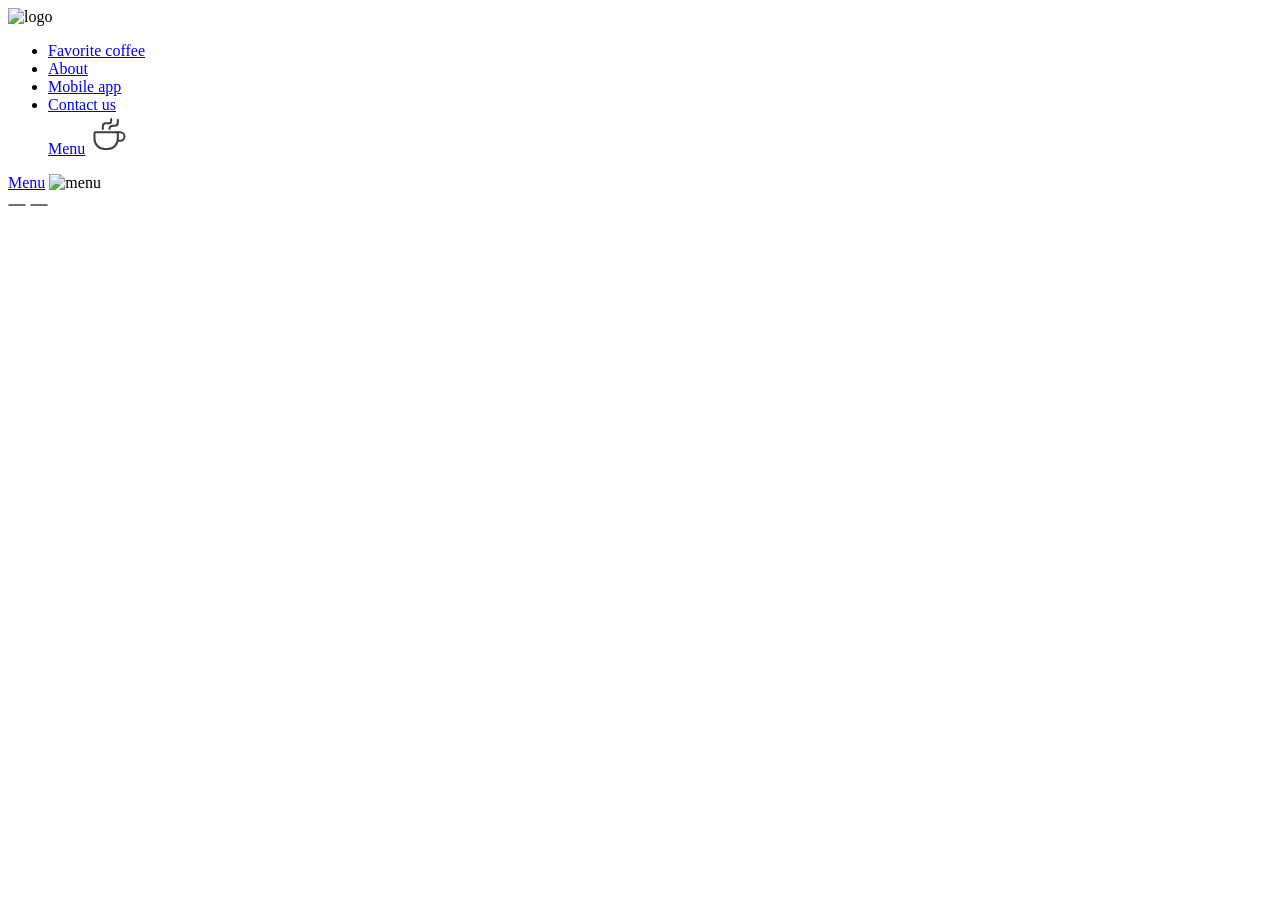
==== index.html @ 9c9c923d "feat: add font and header" ====
<!DOCTYPE html>
<html lang="en">
<head>
    <meta charset="UTF-8">
    <meta name="viewport" content="width=device-width, initial-scale=1.0">
    <link href="https://fonts.googleapis.com/css2?family=Inter:ital,wght@0,400;0,600;1,400;1,600&display=swap" rel="stylesheet">
    <link rel="stylesheet" href="style.css">
    <title>Coffee House</title>
</head>
<body id="body">
    <div class="wrapper">
        <header class="header">
        <div class="header-container _container">
            <div class="header-logo"><img src="./images/logo.svg" alt="logo"></div>
            <div class="header-nav nav-menu">
                <ul class="nav-list">
                    <li class="nav-item"><a class="nav-link" href="#Favorite">Favorite coffee</a></li>
                    <li class="nav-item"><a class="nav-link" href="#About">About</a></li>
                    <li class="nav-item"><a class="nav-link" href="#Mobile-App">Mobile app</a></li>
                    <li class="nav-item"><a class="nav-link" href="#Contact">Contact us</a></li>
                    <div class="menu-burger">
                        <a class="menu-open-burger" href="./page_menu/index.html">Menu</a>
                        <svg class="menu-icon-burger" xmlns="http://www.w3.org/2000/svg" width="41" height="40" viewbox="0 0 41 40" fill="none">
                            <path d="M28.8333 18.9333V25C28.8333 30.5228 24.3561 35 18.8332 35H15.4999C9.97707 35 5.49992 30.5228 5.49992 25V18.9333C5.49992 18.602 5.76855 18.3333 6.09992 18.3333H28.2333C28.5646 18.3333 28.8333 18.602 28.8333 18.9333Z" stroke="#403F3D" stroke-width="2" stroke-linecap="round" stroke-linejoin="round"/>
                            <path d="M20.4999 15C20.4999 13.3334 21.6904 11.6667 24.0713 11.6667C24.5919 11.6667 25.2136 11.6667 25.8333 11.6667C27.4901 11.6667 28.8333 10.3236 28.8333 8.66671V5.83337" stroke="#403F3D" stroke-width="2" stroke-linecap="round" stroke-linejoin="round"/>
                            <path d="M13.8334 15V12.1667C13.8334 10.5098 15.1766 9.16667 16.8334 9.16667H20.1667C21.2713 9.16667 22.1667 8.27124 22.1667 7.16667V5" stroke="#403F3D" stroke-width="2" stroke-linecap="round" stroke-linejoin="round"/>
                            <path d="M27.1667 18.3334H31.3334C33.6346 18.3334 35.5001 20.1989 35.5001 22.5C35.5001 24.8012 33.6346 26.6667 31.3334 26.6667H28.8334" stroke="#403F3D" stroke-width="2" stroke-linecap="round" stroke-linejoin="round"/>
                        </svg>
                    </div>
                </ul>
            </div>
            <div class="menu">
                <a class="menu-open" href="./page_menu/index.html">Menu</a>
                <img class="menu-icon" src="./images/coffee-cup.svg" alt="menu">
            </div>
            <div id="burger" class="burger">
                <div class="burger-line_container">
                    <span class="burger-line burger-line_first">
                    <svg xmlns="http://www.w3.org/2000/svg" width="18" height="2" viewbox="0 0 18 2" fill="none">
                        <path d="M1 1H17" stroke="#403F3D" stroke-width="1.5" stroke-linecap="round" stroke-linejoin="round"/>
                    </svg>
                    </span>
                    <span class="burger-line burger-line_second">
                    <svg xmlns="http://www.w3.org/2000/svg" width="18" height="2" viewbox="0 0 18 2" fill="none">
                        <path d="M1 1H17" stroke="#403F3D" stroke-width="1.5" stroke-linecap="round" stroke-linejoin="round"/>
                    </svg>
                    </span>
                </div>   
            </div>
        </div>
        </header>
    </div>

<script src="./script.js"></script>
</body>
</html>
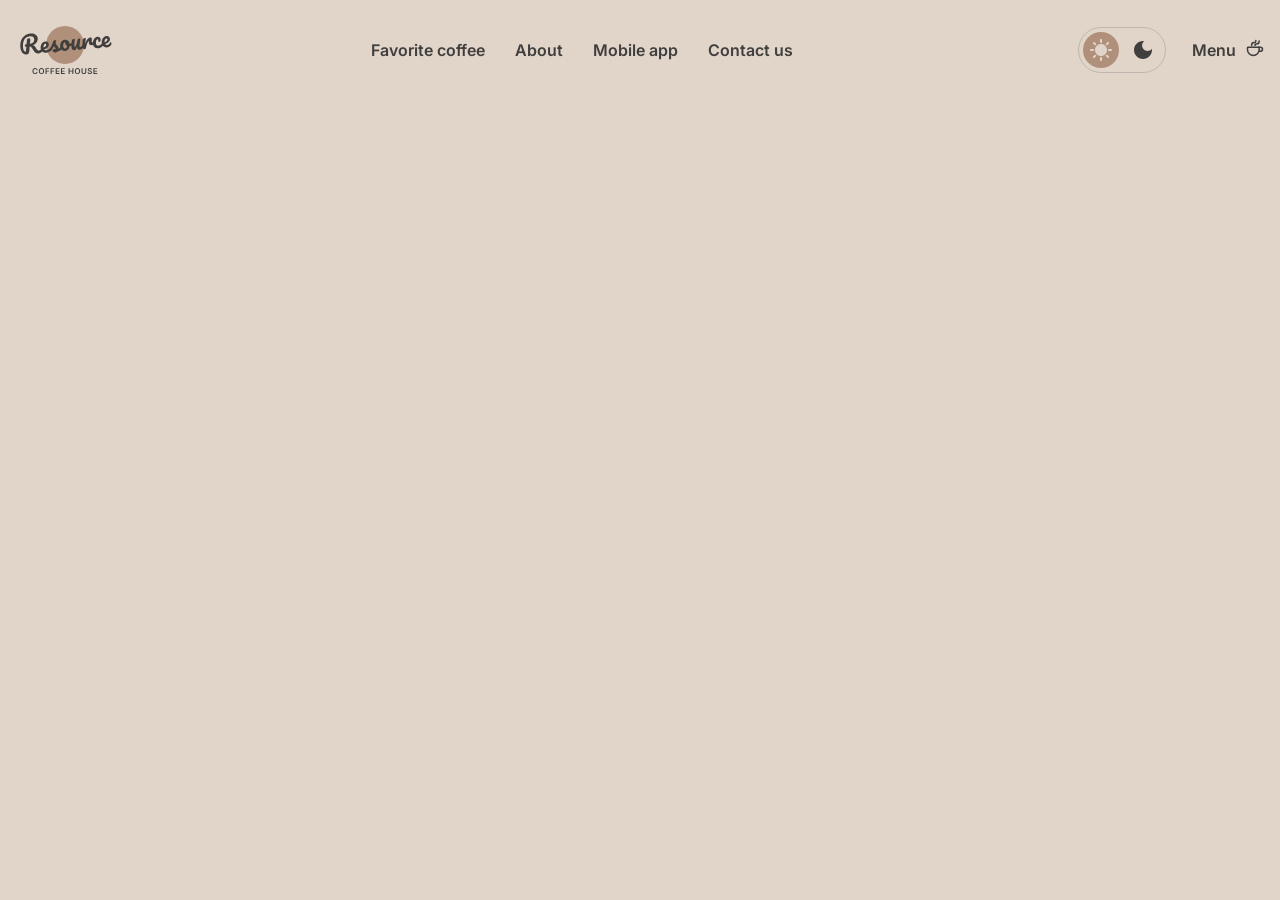
==== commit 2497cbb7: "feat: add switch button and style" ====
--- a/index.html
+++ b/index.html
@@ -11,7 +11,7 @@
     <div class="wrapper">
         <header class="header">
         <div class="header-container _container">
-            <div class="header-logo"><img src="./images/logo.svg" alt="logo"></div>
+            <div class="header-logo"><img src="./images/header/logo.svg" alt="logo"></div>
             <div class="header-nav nav-menu">
                 <ul class="nav-list">
                     <li class="nav-item"><a class="nav-link" href="#Favorite">Favorite coffee</a></li>
@@ -29,24 +29,35 @@
                     </div>
                 </ul>
             </div>
-            <div class="menu">
-                <a class="menu-open" href="./page_menu/index.html">Menu</a>
-                <img class="menu-icon" src="./images/coffee-cup.svg" alt="menu">
+            <div class="menu-button">
+                <div class="theme-switch">
+                    <button type="button" class="sun">
+                        <img class="theme-switch-sun" src="./images/header/sun.svg" alt="switch-sun">
+                    </button>
+                    <button type="button" class="moon">
+                        <img class="theme-switch-moon" src="./images/header/moon.svg" alt="switch-moon">
+                    </button>
+                </div>
+                <div class="menu">
+                    <a class="menu-open" href="./page_menu/index.html">Menu</a>
+                    <img class="menu-icon" src="./images/header/coffee-cup.svg" alt="menu">
+                </div>
+                <div id="burger" class="burger">
+                    <div class="burger-line_container">
+                        <span class="burger-line burger-line_first">
+                        <svg xmlns="http://www.w3.org/2000/svg" width="18" height="2" viewbox="0 0 18 2" fill="none">
+                            <path d="M1 1H17" stroke="#403F3D" stroke-width="1.5" stroke-linecap="round" stroke-linejoin="round"/>
+                        </svg>
+                        </span>
+                        <span class="burger-line burger-line_second">
+                        <svg xmlns="http://www.w3.org/2000/svg" width="18" height="2" viewbox="0 0 18 2" fill="none">
+                            <path d="M1 1H17" stroke="#403F3D" stroke-width="1.5" stroke-linecap="round" stroke-linejoin="round"/>
+                        </svg>
+                        </span>
+                    </div>   
+                </div>
             </div>
-            <div id="burger" class="burger">
-                <div class="burger-line_container">
-                    <span class="burger-line burger-line_first">
-                    <svg xmlns="http://www.w3.org/2000/svg" width="18" height="2" viewbox="0 0 18 2" fill="none">
-                        <path d="M1 1H17" stroke="#403F3D" stroke-width="1.5" stroke-linecap="round" stroke-linejoin="round"/>
-                    </svg>
-                    </span>
-                    <span class="burger-line burger-line_second">
-                    <svg xmlns="http://www.w3.org/2000/svg" width="18" height="2" viewbox="0 0 18 2" fill="none">
-                        <path d="M1 1H17" stroke="#403F3D" stroke-width="1.5" stroke-linecap="round" stroke-linejoin="round"/>
-                    </svg>
-                    </span>
-                </div>   
-            </div>
+
         </div>
         </header>
     </div>
--- a/style.css
+++ b/style.css
@@ -0,0 +1,241 @@
+/* ==========================================================================
+   1. Сброс и базовые настройки (Reset & Base)
+   ========================================================================== */
+*,
+*::before,
+*::after {
+    padding: 0;
+    margin: 0;
+    box-sizing: border-box; /* Включено обратно для предсказуемых размеров */
+}
+
+html {
+    scroll-behavior: smooth;
+}
+
+html,
+body {
+    height: 100%;
+    font-size: 16px;
+    line-height: 1;
+    font-family: 'Inter', sans-serif;
+    color: #403F3D;
+    background-color: #E1D4C9;
+}
+
+/* Элементы формы и типографика */
+a {
+    color: #403F3D;
+    text-decoration: none;
+}
+
+ul,
+ol,
+li {
+    list-style-type: none;
+}
+
+img {
+    vertical-align: top;
+    max-width: 100%; /* Защита от выпадания картинок за пределы контейнера */
+}
+
+h1, h2, h3, h4, h5, h6 {
+    font-weight: inherit;
+    font-size: inherit;
+}
+
+/* ==========================================================================
+   2. Каркас (Layout)
+   ========================================================================== */
+.wrapper {
+    min-height: 100%;
+    overflow: hidden;
+    display: flex;
+    flex-direction: column;
+}
+
+._container {
+    max-width: 1360px;
+    padding: 0 15px;
+    margin: 0 auto;
+}
+
+/* ==========================================================================
+   3. Компоненты и Анимации (Components)
+   ========================================================================== */
+/* Анимированное подчеркивание */
+.nav-link,
+.menu-open,
+.contact-link {
+    position: relative;
+}
+
+.nav-link::after,
+.menu-open::after,
+.contact-link::after {
+    content: '';
+    position: absolute;
+    left: 0;
+    bottom: 0;
+    width: 0;
+    height: 2px;
+    background-color: #403F3D;
+    transition: width 0.3s ease;
+}
+
+.nav-link:hover::after,
+.menu-open:hover::after,
+.contact-link:hover::after {
+    width: 100%;
+}
+
+/* Специфичный стиль для ссылок контактов */
+a.contact-link {
+    color: #E1D4C9;
+}
+
+.contact-link::after {
+    background-color: #E1D4C9;
+}
+
+/* Вспомогательные классы */
+.small-text {
+    font-size: 16px;
+    font-weight: 400;
+    font-style: normal;
+}
+
+/* Фоновые изображения */
+.img_bg {
+    position: relative;
+}
+
+.img_bg > img {
+    position: absolute;
+    top: 0;
+    left: 0;
+    width: 100%;
+    height: 100%;
+    object-fit: cover;
+}
+
+/***************Header**************************/
+header {
+    width: 100%;
+    left: 0;
+    top: 0;
+}
+.header-container {
+    display: flex;
+    justify-content: space-between;
+    min-height: 60px;
+    align-items:center;
+    max-width: 1360px;
+    margin: auto;
+    padding: 20px 15px;
+}
+.nav-list {
+    display: flex;
+    flex-wrap: wrap;
+    max-width: 455px;
+    padding-left: 0px;
+}
+.nav-item {
+    color: #403F3D;
+    font-family: 'Inter';
+    font-size: 16px;
+    font-weight: 600;
+    font-style: normal;
+    line-height: 150%;
+}
+.nav-item:not(:last-child) {
+    margin: 0px 30px 0px 0px;
+}
+.menu-button {
+    display: flex;
+    width: 187px;
+    justify-content: space-between;
+}
+.theme-switch {
+    display: flex;
+    justify-content: space-between;
+    width: 88px;
+    border: 1px solid #C1B6AD;
+    border-radius: 100px;
+    padding: 4px;
+}
+.theme-switch button {
+    cursor: pointer; /* Делает курсор в виде пальца при наведении */
+    pointer-events: auto; /* Включает кликабельность */
+}
+/* Отключаем перехват клика самой картинкой внутри кнопки */
+.theme-switch img {
+    pointer-events: none;
+}
+.sun {
+    width: 36px;
+    height: 36px;
+    border-radius: 100%;
+    background-color: #B0907A;
+    border: none; 
+}
+.moon {
+    width: 36px;
+    height: 36px;
+    border-radius: 100%;
+    border: none;
+    background-color: #E1D4C9;
+}
+.menu {
+    display: flex;
+    align-items: center;
+}
+.menu-burger {
+    display: none;
+}
+.menu-open {
+    font-family: 'Inter';
+    font-size: 16px;
+    font-style: normal;
+    font-weight: 600;
+    line-height: 150%;
+    height: 24px;
+}
+.menu-home {
+    color: transparent;
+    margin-left: 71px;
+    position: absolute;
+    top: 17px;
+}
+.menu-icon {
+    margin: 0px 0px 4px 9px;
+}
+.menu-icon-burger {
+    display: none;
+}
+.burger {
+    display: none;
+    position: relative
+    z-index 50;
+    align-items: center;
+    justify-content: flex-end;
+    width: 44px;
+    height: 44px;
+    border: 1px solid #665F55;
+    border-radius: 100%;
+}
+.burger-line_container {
+    display: flex;
+    flex-wrap: wrap;
+    max-width: 18px;
+    height: 20px;
+    align-items: center;
+    margin: auto;
+}
+.burger-line {
+    display: flex;
+}
+.menu-burger {
+    display: none;
+}
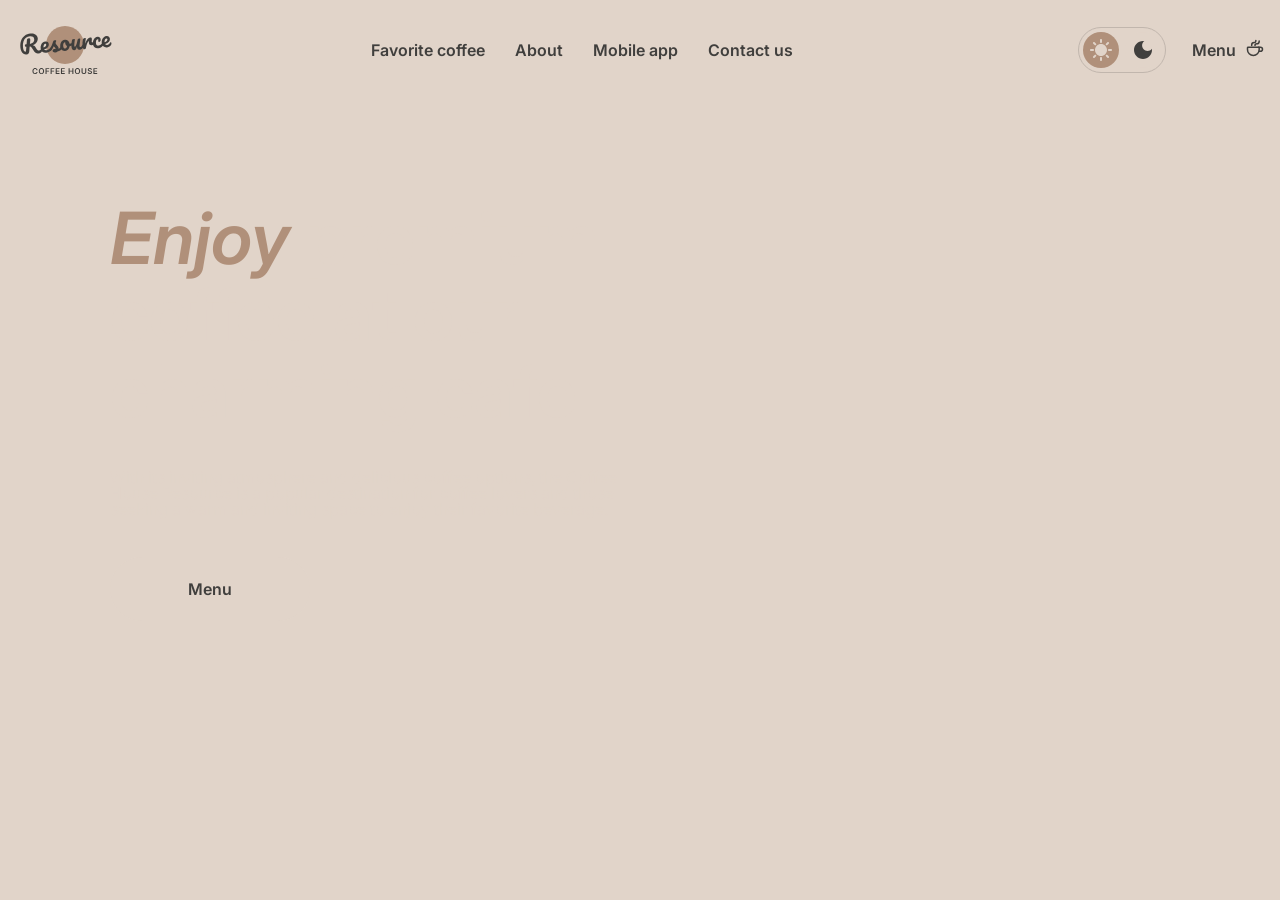
==== commit 38d389db: "feat: add new style and scripts on section enjoy" ====
--- a/index.html
+++ b/index.html
@@ -1,67 +1,110 @@
 <!DOCTYPE html>
 <html lang="en">
+
 <head>
     <meta charset="UTF-8">
     <meta name="viewport" content="width=device-width, initial-scale=1.0">
-    <link href="https://fonts.googleapis.com/css2?family=Inter:ital,wght@0,400;0,600;1,400;1,600&display=swap" rel="stylesheet">
+    <link href="https://fonts.googleapis.com/css2?family=Inter:ital,wght@0,400;0,600;1,400;1,600&display=swap"
+        rel="stylesheet">
     <link rel="stylesheet" href="style.css">
     <title>Coffee House</title>
 </head>
+
 <body id="body">
     <div class="wrapper">
         <header class="header">
-        <div class="header-container _container">
-            <div class="header-logo"><img src="./images/header/logo.svg" alt="logo"></div>
-            <div class="header-nav nav-menu">
-                <ul class="nav-list">
-                    <li class="nav-item"><a class="nav-link" href="#Favorite">Favorite coffee</a></li>
-                    <li class="nav-item"><a class="nav-link" href="#About">About</a></li>
-                    <li class="nav-item"><a class="nav-link" href="#Mobile-App">Mobile app</a></li>
-                    <li class="nav-item"><a class="nav-link" href="#Contact">Contact us</a></li>
-                    <div class="menu-burger">
-                        <a class="menu-open-burger" href="./page_menu/index.html">Menu</a>
-                        <svg class="menu-icon-burger" xmlns="http://www.w3.org/2000/svg" width="41" height="40" viewbox="0 0 41 40" fill="none">
-                            <path d="M28.8333 18.9333V25C28.8333 30.5228 24.3561 35 18.8332 35H15.4999C9.97707 35 5.49992 30.5228 5.49992 25V18.9333C5.49992 18.602 5.76855 18.3333 6.09992 18.3333H28.2333C28.5646 18.3333 28.8333 18.602 28.8333 18.9333Z" stroke="#403F3D" stroke-width="2" stroke-linecap="round" stroke-linejoin="round"/>
-                            <path d="M20.4999 15C20.4999 13.3334 21.6904 11.6667 24.0713 11.6667C24.5919 11.6667 25.2136 11.6667 25.8333 11.6667C27.4901 11.6667 28.8333 10.3236 28.8333 8.66671V5.83337" stroke="#403F3D" stroke-width="2" stroke-linecap="round" stroke-linejoin="round"/>
-                            <path d="M13.8334 15V12.1667C13.8334 10.5098 15.1766 9.16667 16.8334 9.16667H20.1667C21.2713 9.16667 22.1667 8.27124 22.1667 7.16667V5" stroke="#403F3D" stroke-width="2" stroke-linecap="round" stroke-linejoin="round"/>
-                            <path d="M27.1667 18.3334H31.3334C33.6346 18.3334 35.5001 20.1989 35.5001 22.5C35.5001 24.8012 33.6346 26.6667 31.3334 26.6667H28.8334" stroke="#403F3D" stroke-width="2" stroke-linecap="round" stroke-linejoin="round"/>
-                        </svg>
+            <div class="header-container _container">
+                <div class="header-logo"><img src="./images/header/logo.svg" alt="logo"></div>
+                <div class="header-nav nav-menu">
+                    <ul class="nav-list">
+                        <li class="nav-item"><a class="nav-link" href="#Favorite">Favorite coffee</a></li>
+                        <li class="nav-item"><a class="nav-link" href="#About">About</a></li>
+                        <li class="nav-item"><a class="nav-link" href="#Mobile-App">Mobile app</a></li>
+                        <li class="nav-item"><a class="nav-link" href="#Contact">Contact us</a></li>
+                        <div class="menu-burger">
+                            <a class="menu-open-burger" href="./page_menu/index.html">Menu</a>
+                            <svg class="menu-icon-burger" xmlns="http://www.w3.org/2000/svg" width="41" height="40"
+                                viewbox="0 0 41 40" fill="none">
+                                <path
+                                    d="M28.8333 18.9333V25C28.8333 30.5228 24.3561 35 18.8332 35H15.4999C9.97707 35 5.49992 30.5228 5.49992 25V18.9333C5.49992 18.602 5.76855 18.3333 6.09992 18.3333H28.2333C28.5646 18.3333 28.8333 18.602 28.8333 18.9333Z"
+                                    stroke="#403F3D" stroke-width="2" stroke-linecap="round" stroke-linejoin="round" />
+                                <path
+                                    d="M20.4999 15C20.4999 13.3334 21.6904 11.6667 24.0713 11.6667C24.5919 11.6667 25.2136 11.6667 25.8333 11.6667C27.4901 11.6667 28.8333 10.3236 28.8333 8.66671V5.83337"
+                                    stroke="#403F3D" stroke-width="2" stroke-linecap="round" stroke-linejoin="round" />
+                                <path
+                                    d="M13.8334 15V12.1667C13.8334 10.5098 15.1766 9.16667 16.8334 9.16667H20.1667C21.2713 9.16667 22.1667 8.27124 22.1667 7.16667V5"
+                                    stroke="#403F3D" stroke-width="2" stroke-linecap="round" stroke-linejoin="round" />
+                                <path
+                                    d="M27.1667 18.3334H31.3334C33.6346 18.3334 35.5001 20.1989 35.5001 22.5C35.5001 24.8012 33.6346 26.6667 31.3334 26.6667H28.8334"
+                                    stroke="#403F3D" stroke-width="2" stroke-linecap="round" stroke-linejoin="round" />
+                            </svg>
+                        </div>
+                    </ul>
+                </div>
+                <div class="menu-button">
+                    <div class="theme-switch">
+                        <button type="button" class="sun">
+                            <img class="theme-switch-sun" src="./images/header/sun.svg" alt="switch-sun">
+                        </button>
+                        <button type="button" class="moon">
+                            <img class="theme-switch-moon" src="./images/header/moon.svg" alt="switch-moon">
+                        </button>
                     </div>
-                </ul>
+                    <div class="menu">
+                        <a class="menu-open" href="./page_menu/index.html">Menu</a>
+                        <img class="menu-icon" src="./images/header/coffee-cup.svg" alt="menu">
+                    </div>
+                    <div id="burger" class="burger">
+                        <div class="burger-line_container">
+                            <span class="burger-line burger-line_first">
+                                <svg xmlns="http://www.w3.org/2000/svg" width="18" height="2" viewbox="0 0 18 2"
+                                    fill="none">
+                                    <path d="M1 1H17" stroke="#403F3D" stroke-width="1.5" stroke-linecap="round"
+                                        stroke-linejoin="round" />
+                                </svg>
+                            </span>
+                            <span class="burger-line burger-line_second">
+                                <svg xmlns="http://www.w3.org/2000/svg" width="18" height="2" viewbox="0 0 18 2"
+                                    fill="none">
+                                    <path d="M1 1H17" stroke="#403F3D" stroke-width="1.5" stroke-linecap="round"
+                                        stroke-linejoin="round" />
+                                </svg>
+                            </span>
+                        </div>
+                    </div>
+                </div>
+
             </div>
-            <div class="menu-button">
-                <div class="theme-switch">
-                    <button type="button" class="sun">
-                        <img class="theme-switch-sun" src="./images/header/sun.svg" alt="switch-sun">
-                    </button>
-                    <button type="button" class="moon">
-                        <img class="theme-switch-moon" src="./images/header/moon.svg" alt="switch-moon">
-                    </button>
+        </header>
+        <section class="enjoy-page">
+            <div class="main-block _container">
+                <div class="video">
+                    <video class="video-media" src="./video/video (2160p).mp4" autoplay muted loop></video>
                 </div>
-                <div class="menu">
-                    <a class="menu-open" href="./page_menu/index.html">Menu</a>
-                    <img class="menu-icon" src="./images/header/coffee-cup.svg" alt="menu">
-                </div>
-                <div id="burger" class="burger">
-                    <div class="burger-line_container">
-                        <span class="burger-line burger-line_first">
-                        <svg xmlns="http://www.w3.org/2000/svg" width="18" height="2" viewbox="0 0 18 2" fill="none">
-                            <path d="M1 1H17" stroke="#403F3D" stroke-width="1.5" stroke-linecap="round" stroke-linejoin="round"/>
-                        </svg>
-                        </span>
-                        <span class="burger-line burger-line_second">
-                        <svg xmlns="http://www.w3.org/2000/svg" width="18" height="2" viewbox="0 0 18 2" fill="none">
-                            <path d="M1 1H17" stroke="#403F3D" stroke-width="1.5" stroke-linecap="round" stroke-linejoin="round"/>
-                        </svg>
-                        </span>
-                    </div>   
+
+                <div class="main-block_body">
+                    <h1 class="main-body_title">
+                        <span class="italic-text">Enjoy</span> premium coffee at our charming cafe
+                    </h1>
+
+                    <p class="main-body_text">
+                        With its inviting atmosphere and delicious coffee options, the Coffee House Resource is a
+                        popular destination for coffee lovers and those seeking a warm and inviting space to enjoy their
+                        favorite beverage.
+                    </p>
+
+                    <div class="main-block_buttons">
+                        <button type="button" class="main-block_btn" onclick="location.href='./page_menu/index.html'">
+                            <span>Menu</span>
+                            <img class="btn-icon" src="./images/header/coffee-cup.svg" alt="coffee-cup">
+                        </button>
+                    </div>
                 </div>
             </div>
-
-        </div>
-        </header>
+        </section>
     </div>
 
-<script src="./script.js"></script>
+    <script src="./script.js"></script>
 </body>
-</html>
+
+</html>
--- a/style.css
+++ b/style.css
@@ -6,7 +6,8 @@
 *::after {
     padding: 0;
     margin: 0;
-    box-sizing: border-box; /* Включено обратно для предсказуемых размеров */
+    box-sizing: border-box;
+    /* Включено обратно для предсказуемых размеров */
 }
 
 html {
@@ -21,6 +22,7 @@
     font-family: 'Inter', sans-serif;
     color: #403F3D;
     background-color: #E1D4C9;
+    transition: background-color 0.3s ease, color 0.3s ease;
 }
 
 /* Элементы формы и типографика */
@@ -37,10 +39,16 @@
 
 img {
     vertical-align: top;
-    max-width: 100%; /* Защита от выпадания картинок за пределы контейнера */
-}
-
-h1, h2, h3, h4, h5, h6 {
+    max-width: 100%;
+    /* Защита от выпадания картинок за пределы контейнера */
+}
+
+h1,
+h2,
+h3,
+h4,
+h5,
+h6 {
     font-weight: inherit;
     font-size: inherit;
 }
@@ -111,7 +119,7 @@
     position: relative;
 }
 
-.img_bg > img {
+.img_bg>img {
     position: absolute;
     top: 0;
     left: 0;
@@ -126,21 +134,24 @@
     left: 0;
     top: 0;
 }
+
 .header-container {
     display: flex;
     justify-content: space-between;
     min-height: 60px;
-    align-items:center;
+    align-items: center;
     max-width: 1360px;
     margin: auto;
     padding: 20px 15px;
 }
+
 .nav-list {
     display: flex;
     flex-wrap: wrap;
     max-width: 455px;
     padding-left: 0px;
 }
+
 .nav-item {
     color: #403F3D;
     font-family: 'Inter';
@@ -149,14 +160,17 @@
     font-style: normal;
     line-height: 150%;
 }
+
 .nav-item:not(:last-child) {
     margin: 0px 30px 0px 0px;
 }
+
 .menu-button {
     display: flex;
     width: 187px;
     justify-content: space-between;
 }
+
 .theme-switch {
     display: flex;
     justify-content: space-between;
@@ -165,21 +179,27 @@
     border-radius: 100px;
     padding: 4px;
 }
+
 .theme-switch button {
-    cursor: pointer; /* Делает курсор в виде пальца при наведении */
-    pointer-events: auto; /* Включает кликабельность */
-}
+    cursor: pointer;
+    /* Делает курсор в виде пальца при наведении */
+    pointer-events: auto;
+    /* Включает кликабельность */
+}
+
 /* Отключаем перехват клика самой картинкой внутри кнопки */
 .theme-switch img {
     pointer-events: none;
 }
+
 .sun {
     width: 36px;
     height: 36px;
     border-radius: 100%;
     background-color: #B0907A;
-    border: none; 
-}
+    border: none;
+}
+
 .moon {
     width: 36px;
     height: 36px;
@@ -187,13 +207,35 @@
     border: none;
     background-color: #E1D4C9;
 }
+
+body.dark-theme {
+    background-color: #292826;
+    color: #E1D4C9;
+}
+
+.dark-bg {
+    background-color: #292826;
+    color: #E1D4C9;
+}
+
+.dark-bg a {
+    text-decoration: none;
+    color: #E1D4C9;
+}
+
+.dark-bg .sun {
+    background-color: #292826;
+}
+
 .menu {
     display: flex;
     align-items: center;
 }
+
 .menu-burger {
     display: none;
 }
+
 .menu-open {
     font-family: 'Inter';
     font-size: 16px;
@@ -202,22 +244,25 @@
     line-height: 150%;
     height: 24px;
 }
+
 .menu-home {
     color: transparent;
     margin-left: 71px;
     position: absolute;
     top: 17px;
 }
+
 .menu-icon {
     margin: 0px 0px 4px 9px;
 }
+
 .menu-icon-burger {
     display: none;
 }
+
 .burger {
     display: none;
-    position: relative
-    z-index 50;
+    position: relative z-index 50;
     align-items: center;
     justify-content: flex-end;
     width: 44px;
@@ -225,6 +270,7 @@
     border: 1px solid #665F55;
     border-radius: 100%;
 }
+
 .burger-line_container {
     display: flex;
     flex-wrap: wrap;
@@ -233,9 +279,183 @@
     align-items: center;
     margin: auto;
 }
+
 .burger-line {
     display: flex;
 }
+
 .menu-burger {
     display: none;
+}
+
+/***************Enjoy**************************/
+.enjoy-page {
+    padding: 0px 15px;
+}
+
+.container {
+    max-width: 1360px;
+    height: 644px;
+    margin: 0px auto;
+    border-radius: 40px;
+}
+
+h1 {
+    font-family: 'Inter';
+    font-size: 72px;
+    font-style: normal;
+    font-weight: 600;
+    color: #E1D4C9;
+    line-height: 106%;
+    letter-spacing: 0.001em;
+    max-width: 535px;
+}
+
+.italic-text {
+    font-family: 'Inter';
+    font-style: italic;
+    font-weight: 600;
+    color: #B0907A;
+}
+
+.title-italic {
+    font-size: 72px;
+}
+
+.title-text {
+    color: #E1D4C9;
+    line-height: 150%;
+    letter-spacing: 0.005em;
+    max-width: 530px;
+    height: 72px;
+    margin: unset;
+}
+
+.enjoy-menu-btn {
+    margin-left: 100px;
+    border: none;
+}
+
+.menu-icon_hover {
+    opacity: 0;
+}
+
+.main-body_item>:hover {
+    opacity: 1;
+}
+
+.main-block_btn {
+  width: 200px;
+  height: 64px;
+  background-color: #E1D4C9;
+  border-radius: 100px;
+  border: none;
+  cursor: pointer;
+  display: flex;
+  align-items: center;
+  justify-content: center;
+  font-family: 'Inter', sans-serif;
+  font-size: 16px;
+  font-weight: 600;
+  color: #403F3D;
+}
+
+.btn-icon {
+  display: none;
+  width: 20px;
+  height: 20px;
+  margin-left: 8px; 
+}
+
+
+.main-block_btn:hover .btn-icon {
+  display: block;
+}
+
+.btn-big-text {
+    font-family: Inter;
+    font-size: 16px;
+    font-style: normal;
+    font-weight: 600;
+}
+
+.btn-size {
+    min-height: 64px;
+    border-radius: 100px;
+    background: #E1D4C9;
+    display: flex;
+    justify-content: center;
+    align-items: center;
+
+}
+
+.big-text {
+    font-family: Inter;
+    font-size: 60px;
+    font-style: normal;
+    font-weight: 600;
+    line-height: 125%;
+}
+
+.middle-text {
+    font-family: Inter;
+    font-size: 24px;
+    font-style: normal;
+    font-weight: 600;
+    line-height: 125%;
+}
+.main-body_text {
+    font-family: Inter;
+    font-size: 16px;
+    font-style: normal;
+    font-weight: 400;
+    color: #E1D4C9;
+}
+.video {
+    position: absolute;
+    /* Убираем из потока, чтобы он стал фоном */
+    top: 0;
+    left: 0;
+    width: 100%;
+    height: 100%;
+    z-index: 1;
+}
+
+.video-media {
+    position: absolute;
+    width: 100%;
+    border-radius: 40px;
+}
+
+.main-block {
+    position: relative;
+    border-radius: 40px;
+    max-width: 1360px;
+    margin: auto;
+}
+
+.main-block_body {
+    padding: 100px 0px 100px 80px;
+    position: relative;
+    z-index: 2;
+    max-width: 598px;
+}
+
+.main-block_body>*:not(:last-child) {
+    margin: 0px 0px 40px 0px;
+}
+
+.main-block_image {
+    /*position: absolute;*/
+
+    width: 100%;
+    height: 100%;
+    top: 0;
+    left: 0;
+    max-width: 1360px;
+    margin-left: 232px;
+}
+
+.main-block_image img {
+    border-radius: 40px;
 }
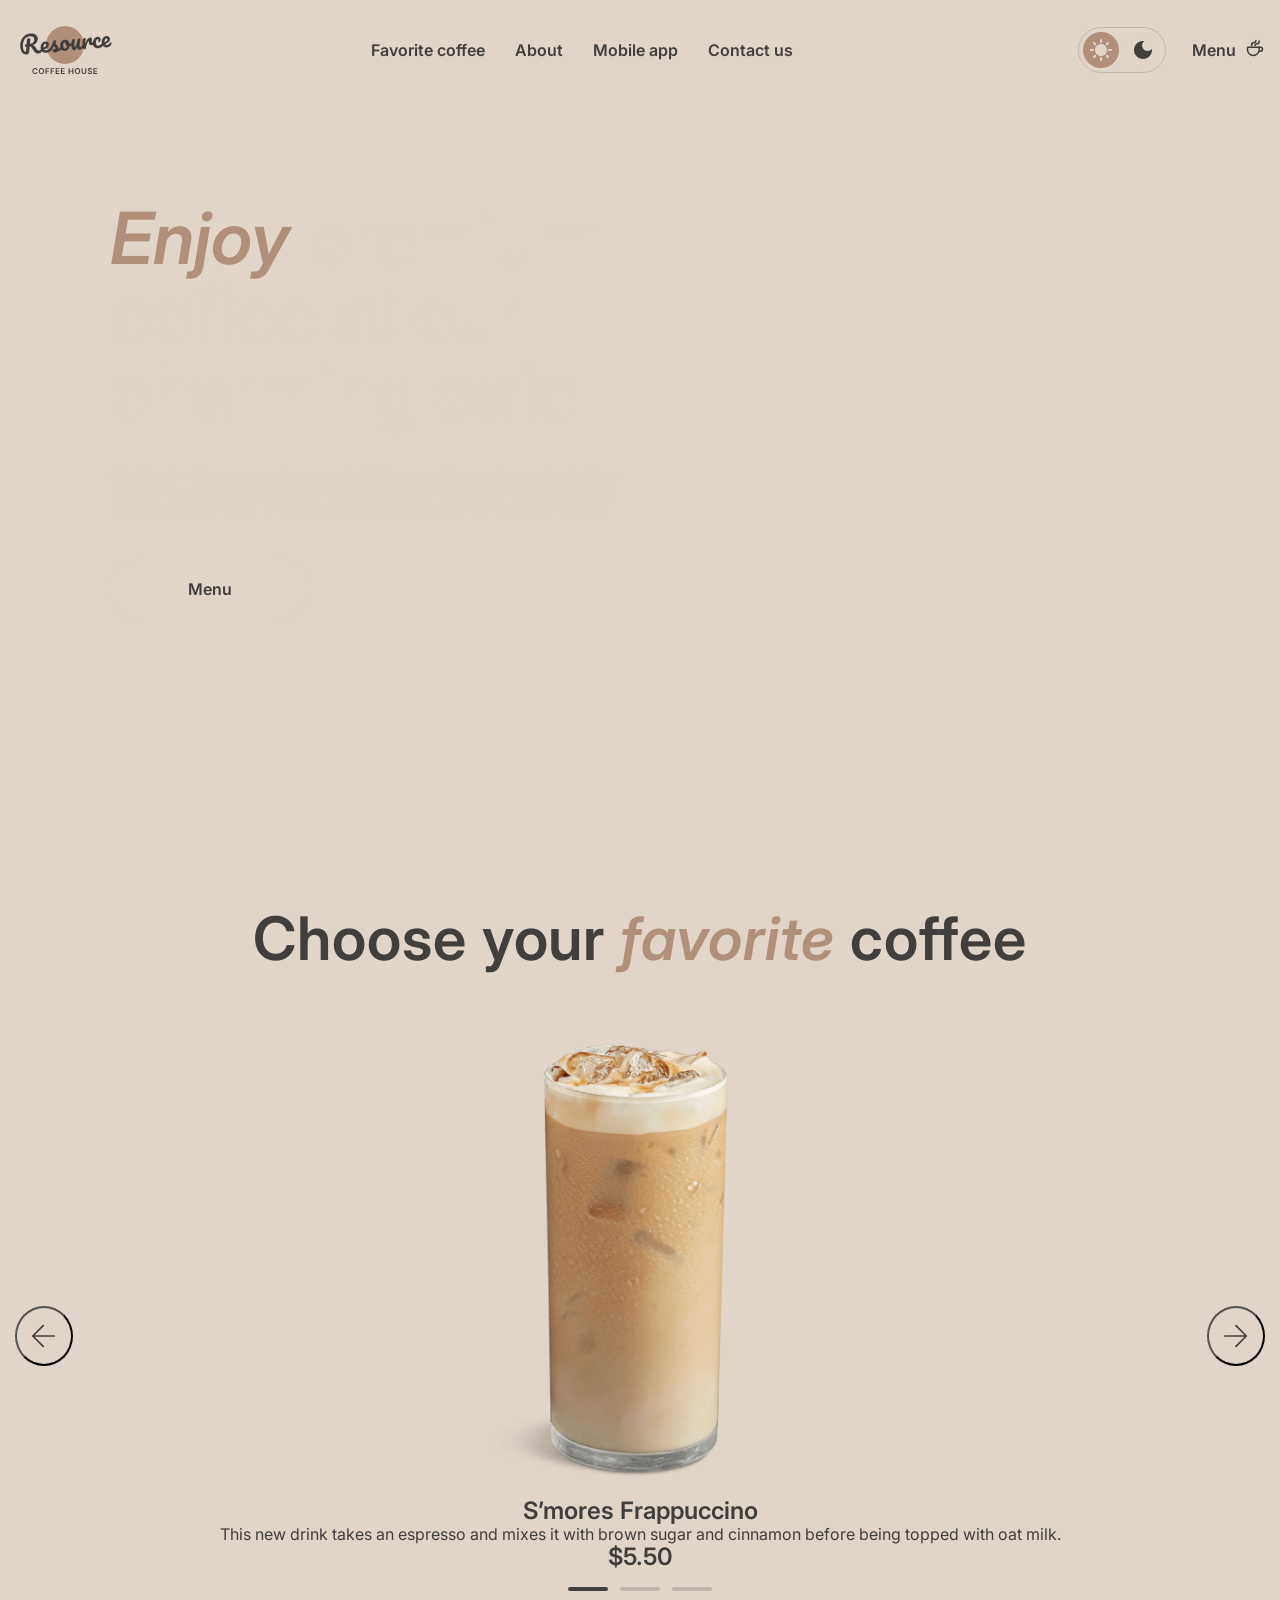
==== commit b9215c84: "feat: add new style and scripts on section favorite-coffee" ====
--- a/index.html
+++ b/index.html
@@ -102,6 +102,41 @@
                 </div>
             </div>
         </section>
+
+        <section class="Favourites-Coffee">
+            <div class="favorite-block">
+                <div class="fav-coffee-container _container">
+                    <h3 class="fav-coffee-title big-text">Choose your <span class="italic-word italic-text">favorite</span> coffee</h3>
+                    <div class="slider-block">
+                        <button class="slider-arrow arrow-left"><img class="arrow-left-btn" src="./images/favorite_coffee/left_arrow.svg" alt="left arrow"></button>
+                        <div class="slider">
+                            <img src="./images/favorite_coffee/coffee-slider-1.svg" class="fav-img active" alt="Coffee">
+                            <img src="./images/favorite_coffee/coffee-slider-2.svg" class="fav-img" alt="Coffee">
+                            <img src="./images/favorite_coffee/coffee-slider-3.svg" class="fav-img" alt="Coffee">
+                            <div class="favorite-cofee_content">
+                                <h3 class="cofee-title active middle-text">S’mores Frappuccino</h3>
+                                <h3 class="cofee-title middle-text">Caramel Macchiato</h3>
+                                <h3 class="cofee-title middle-text">Ice coffee</h3>
+                                <p class="cofee-discription active small-text">This new drink takes an espresso and mixes it with brown sugar and cinnamon before being topped with oat milk.</p>
+                                <p class="cofee-discription small-text">Fragrant and unique classic espresso with rich caramel-peanut syrup, with cream under whipped thick foam.</p>
+                                <p class="cofee-discription small-text">A popular summer drink that tones and invigorates. Prepared from coffee, milk and ice.</p>
+                                <p class="cofee-price active middle-text">$5.50</p>
+                                <p class="cofee-price middle-text">$5.00</p>
+                                <p class="cofee-price middle-text">$4.50</p>
+                                <div class="control-lines">
+                                    <button class="control-btn-1"></button>
+                                    <button class="control-btn"></button>
+                                    <button class="control-btn"></button>
+                                </div>
+                            </div>
+                        </div>
+                        
+                        <button class="slider-arrow arrow-right"><img src="./images/favorite_coffee/right_arrow.svg" alt="right arrow"></button>
+                    </div>
+                    
+                </div>
+            </div>
+        </section>
     </div>
 
     <script src="./script.js"></script>
--- a/style.css
+++ b/style.css
@@ -213,9 +213,17 @@
     color: #E1D4C9;
 }
 
-.dark-bg {
+body.dark-bg,
+body.dark-bg section,
+body.dark-bg div {
     background-color: #292826;
     color: #E1D4C9;
+}
+
+body.dark-bg .Favourites-Coffee,
+body.dark-bg .main-block_buttons,
+body.dark-bg .main-block_body {
+    background-color: transparent;
 }
 
 .dark-bg a {
@@ -345,31 +353,31 @@
 }
 
 .main-block_btn {
-  width: 200px;
-  height: 64px;
-  background-color: #E1D4C9;
-  border-radius: 100px;
-  border: none;
-  cursor: pointer;
-  display: flex;
-  align-items: center;
-  justify-content: center;
-  font-family: 'Inter', sans-serif;
-  font-size: 16px;
-  font-weight: 600;
-  color: #403F3D;
+    width: 200px;
+    height: 64px;
+    background-color: #E1D4C9;
+    border-radius: 100px;
+    border: none;
+    cursor: pointer;
+    display: flex;
+    align-items: center;
+    justify-content: center;
+    font-family: 'Inter', sans-serif;
+    font-size: 16px;
+    font-weight: 600;
+    color: #403F3D;
 }
 
 .btn-icon {
-  display: none;
-  width: 20px;
-  height: 20px;
-  margin-left: 8px; 
+    display: none;
+    width: 20px;
+    height: 20px;
+    margin-left: 8px;
 }
 
 
 .main-block_btn:hover .btn-icon {
-  display: block;
+    display: block;
 }
 
 .btn-big-text {
@@ -404,6 +412,7 @@
     font-weight: 600;
     line-height: 125%;
 }
+
 .main-body_text {
     font-family: Inter;
     font-size: 16px;
@@ -411,6 +420,7 @@
     font-weight: 400;
     color: #E1D4C9;
 }
+
 .video {
     position: absolute;
     /* Убираем из потока, чтобы он стал фоном */
@@ -432,6 +442,7 @@
     border-radius: 40px;
     max-width: 1360px;
     margin: auto;
+    margin-bottom: 80px;
 }
 
 .main-block_body {
@@ -458,4 +469,126 @@
 
 .main-block_image img {
     border-radius: 40px;
+}
+
+/**********Favourites-Coffee******************/
+
+.Favourites-Coffee {
+    margin-bottom: 93px;
+}
+
+.fav-coffee-container {
+    max-width: 1345px;
+    margin: auto;
+    text-align: center;
+}
+
+.fav-coffee-img {
+    padding-left: 0px;
+    margin-top: -20px;
+    list-style-type: none;
+}
+
+.fav-coffee-title {
+    margin-top: 100px;
+    margin-bottom: 40px;
+    letter-spacing: 0.015em;
+}
+
+.slider-block {
+    display: flex;
+    justify-content: space-between;
+}
+
+.slider-arrow {
+    flex-shrink: 0;
+    cursor: pointer;
+    max-width: 60px;
+    max-height: 60px;
+    padding: 15px;
+    border-radius: 100%;
+    background-color: #E1D4C9;
+    margin-top: 290px;
+}
+.slider-arrow img {
+  width: 24px;
+  height: 24px;
+  display: block;
+}
+.arrow-left-btn:hover {
+    opacity: 0;
+    transform: rotate(180deg);
+    background-image: url(./images/arrow-right-light.svg);
+}
+
+.slider-arrow:hover {
+    background-color: #665F55;
+
+    background-repeat: no-repeat;
+    transition: 0.3s;
+}
+.fav-img {
+    margin: 0 auto;
+}
+.fav-img,
+.cofee-title,
+.cofee-discription,
+.cofee-price {
+    display: none;
+}
+
+.fav-img.active,
+.cofee-title.active,
+.cofee-discription.active,
+.cofee-price.active {
+    display: block;
+}
+
+.cofee-title-1 {
+    margin: 19px 0px 14px 0px;
+    letter-spacing: 0.02em;
+}
+
+.cofee-discription-1 {
+    max-width: 480px;
+    margin: auto;
+    letter-spacing: 0.01em;
+    line-height: 141%;
+}
+
+.cofee-price-1 {
+    letter-spacing: 0.01em;
+    line-height: 141%;
+    margin-top: 15px;
+}
+
+.control-lines {
+    letter-spacing: 0.5em;
+    line-height: 170%;
+}
+
+.control-btn-1 {
+    width: 40px;
+    border: none;
+    max-width: 40px;
+    height: 4px;
+    border-radius: 100px;
+    background-color: #403F3D;
+    cursor: pointer;
+}
+
+.control-btn {
+    width: 40px;
+    height: 4px;
+    background-color: #C1B6AD;
+    border: none;
+    border-radius: 100px;
+    cursor: pointer;
+}
+
+.control-btn.active {
+  background-color: #665F55;
+}
+.control-btn:hover {
+    background-color: #b0907a;
 }
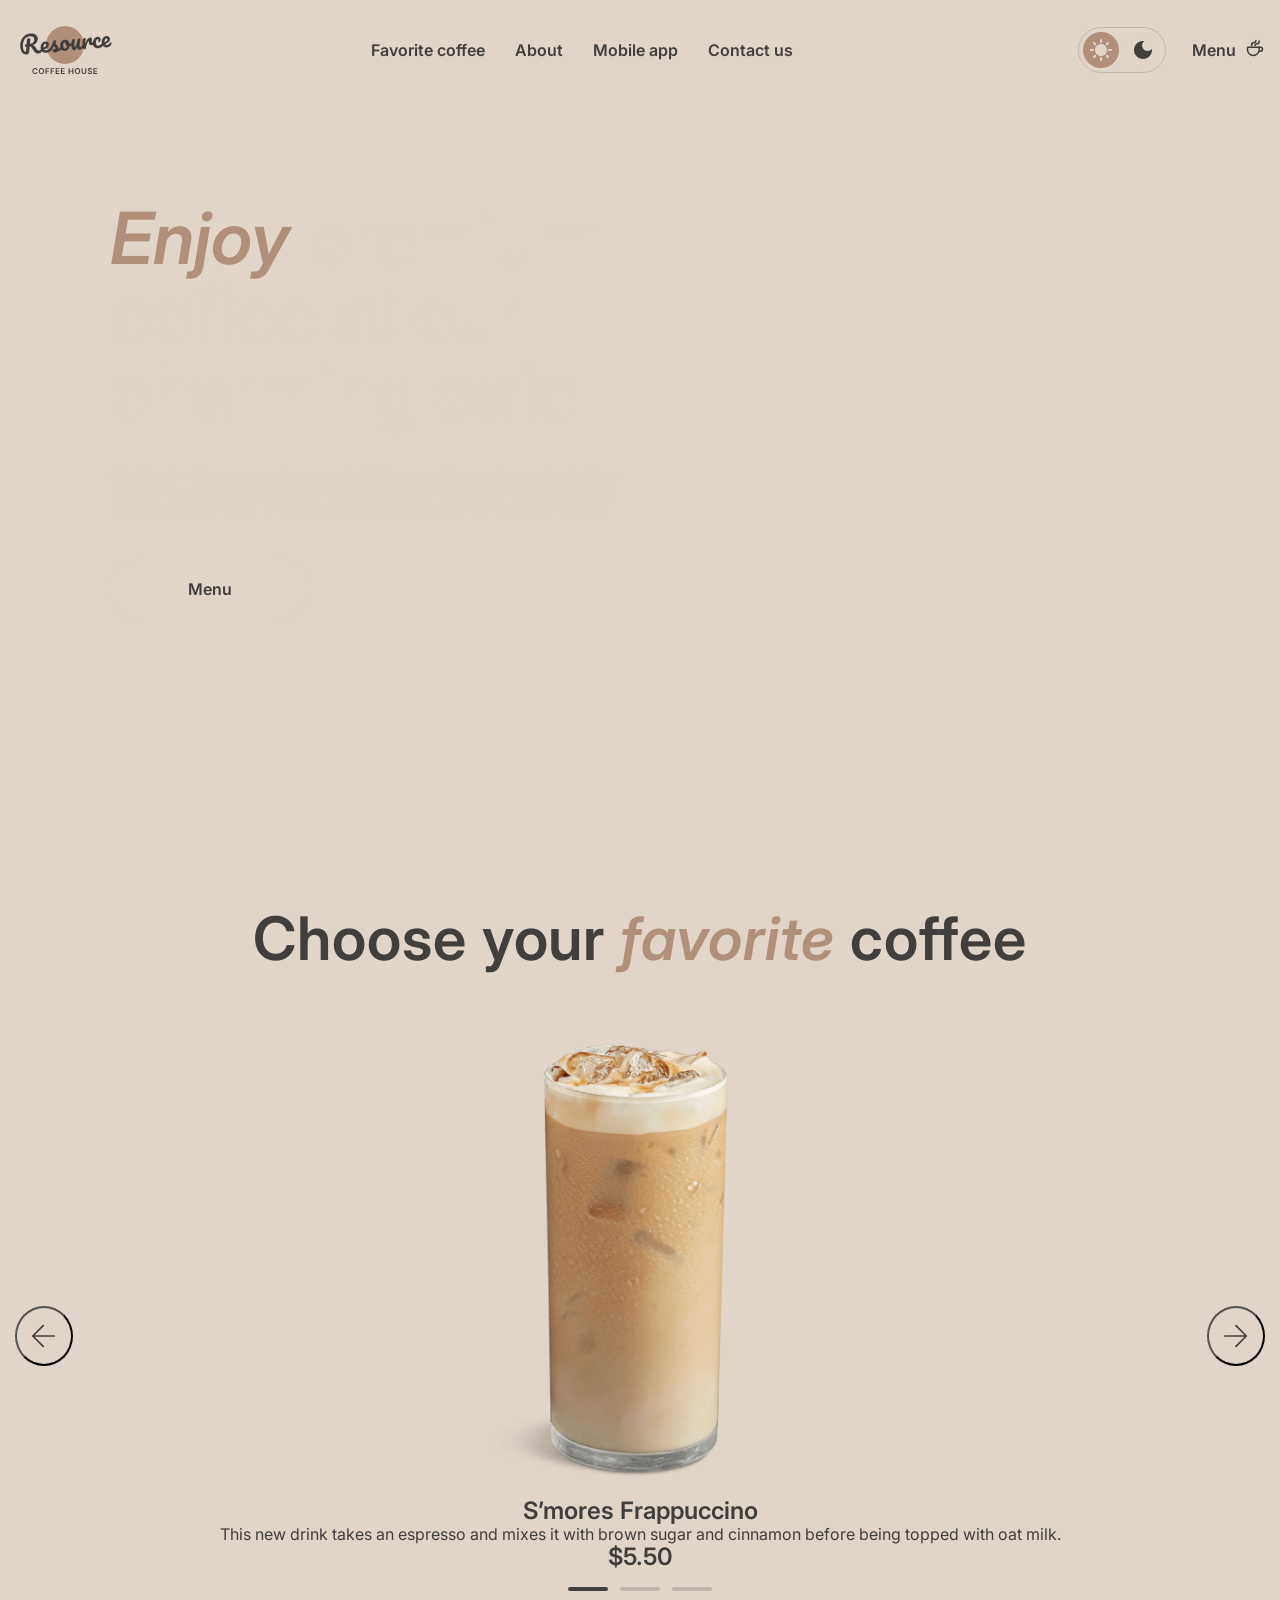
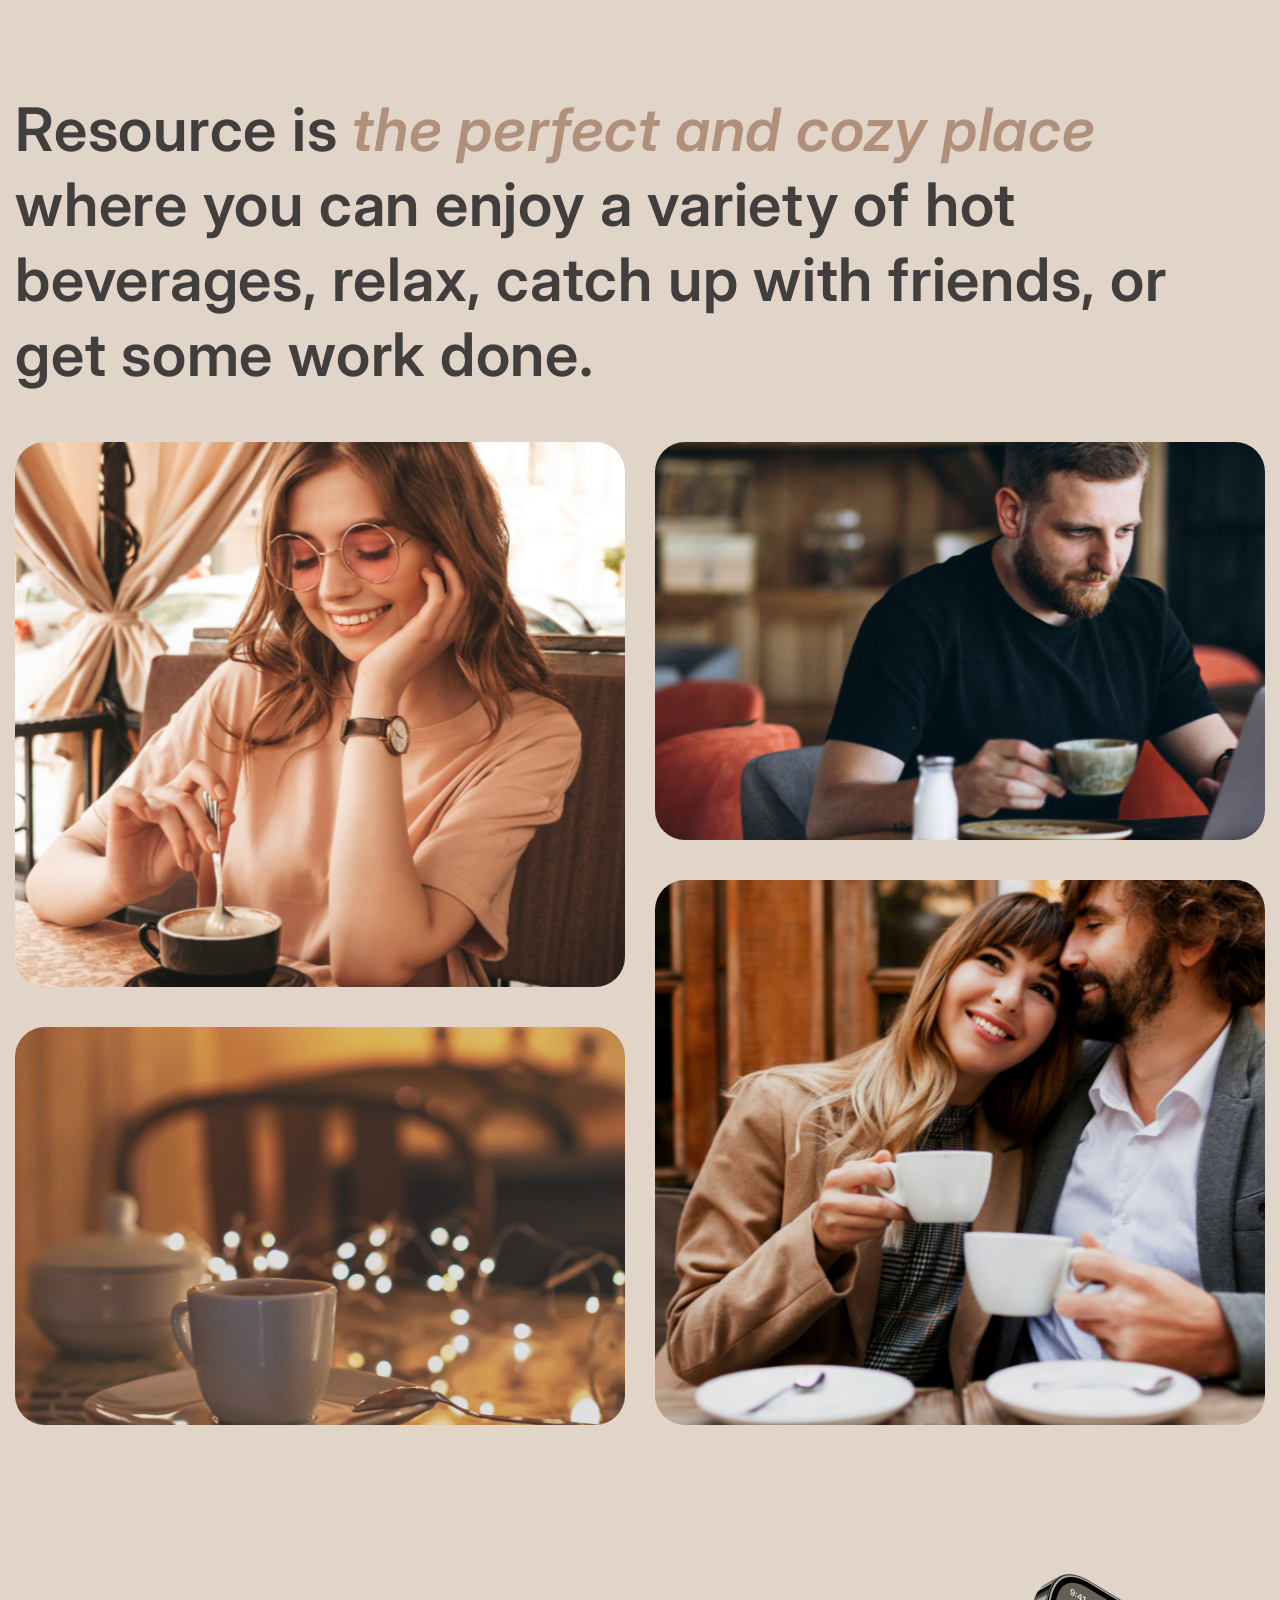
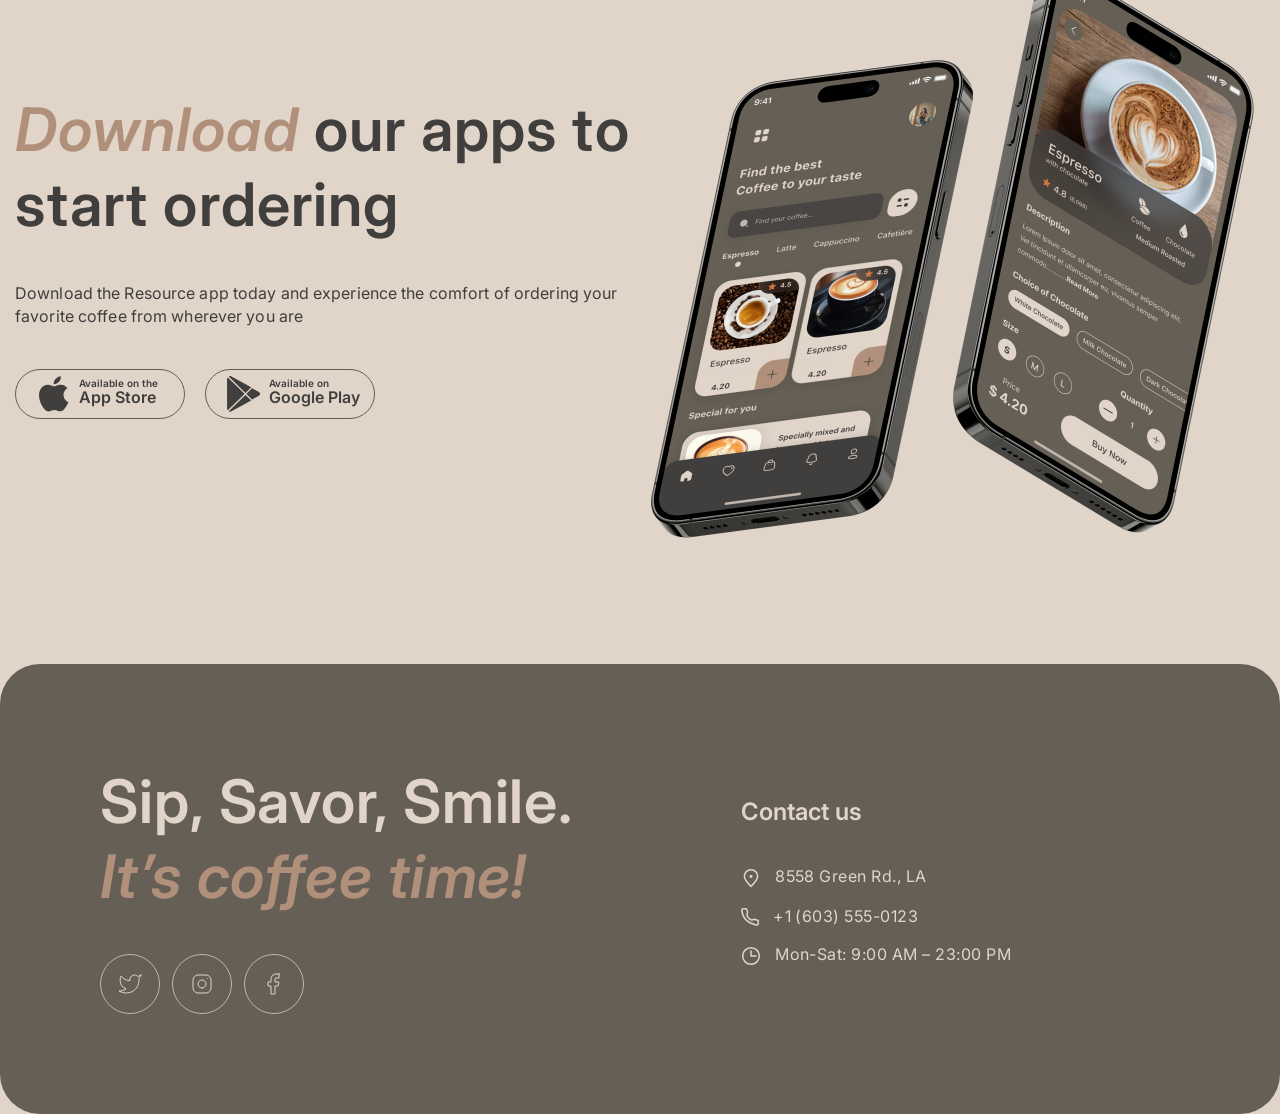
==== commit e3616762: "feat: add new style and scripts" ====
--- a/index.html
+++ b/index.html
@@ -139,6 +139,95 @@
         </section>
     </div>
 
+    <section class="About">
+        <div class="about-container _container">
+            <p class="about-title big-text">Resource is <span class="italic-text">the perfect and cozy place</span> where you can enjoy a variety of hot beverages, relax, catch up with friends, or get some work done.</p>
+            <div class="about-content">
+                <div class="left-col">
+                    <div class="about-photo"><img class="photo" src="./images/about/about-1.svg" alt="Photo 1"></div>
+                    <div class="resp-photo about-photo-1"><img class="photo" src="./images/about/about-2.svg" alt="Photo 2"></div>
+                </div>
+                <div class="right-col">
+                    <div class="resp-photo about-photo"><img class="photo" src="./images/about/about-3.svg" alt="Photo 3"></div>
+                    <div class="about-photo about-photo-1"><img class="photo" src="./images/about/about-4.svg" alt="Photo 4"></div>
+                </div>
+            </div>
+        </div>
+        </section>
+        <a id="Mobile-App"></a>
+        <section class="Mobile-App">
+            <div class="mobile-app_container _container">
+                <div class="mobile-app_content mobile-content">
+                    <div class="mobile-content_left">
+                        <h2 class="mob-app-title big-text"><span class="italic-text">Download</span> our apps to start ordering</h2>
+                        <p class="mob-app-discription small-text">Download the Resource app today and experience the comfort of ordering your favorite coffee from wherever you are</p>
+                        <div class="download-buttons">
+                            <div class="download-button button">
+                                <span class="app-store"></span>
+                                <span class="download-button-text">
+                                    <span class="download-avalible">Available on the</span>
+                                    <span class="download-from">App Store</span>
+                                </span>
+                            </div>
+                            <div class="download-button button">
+                                <span class="google-play"></span>
+                                <span class="download-button-text">
+                                    <span class="download-avalible">Available on</span>
+                                    <span class="download-from">Google Play</span>
+                                </span>
+                            </div>
+                        </div>
+                    </div>
+                    <div class="mobile-content_right">
+                        <img src="./images/mobile/mobile-screens.svg" alt="Mobile">
+                    </div>
+                </div>
+            </div>
+        </section>
+        <a id="Contact"></a>
+        <footer>
+        <div class="footer-container">
+            <div class="footer-content">
+                <div class="footer-left-content">
+                    <p class="footer-title big-text">Sip, Savor, Smile. <span class="italic-text">It’s coffee time!</span></p>
+                    <div class="social-buttons">
+                        <div class="social-button button-circle">
+                            <span class="twitter"></span>
+                        </div>
+                        <div class="social-button button-circle">
+                            <span class="instagram"></span>
+                        </div>
+                        <div class="social-button button-circle">
+                            <span class="facebook"></span>
+                        </div>
+                    </div>
+                </div>
+                <div class="footer-right-content">
+                    <div><p class="contact-title middle-text">Contact us</p></div>
+                    <div class="social-content">
+                        <ul class="social contact-info">
+                            <li class="social-info">
+                                <img class="contact-icon" src="./images/footer/adress.svg" alt="">
+                                8558 Green Rd.,  LA
+                                <a class="contact-link" href="https://www.google.com/maps/place/%D0%91%D0%B5%D0%B2%D0%B5%D1%80%D0%BB%D0%B8-%D0%A5%D0%B8%D0%BB%D0%BB%D0%B7,+%D0%9A%D0%B0%D0%BB%D0%B8%D1%84%D0%BE%D1%80%D0%BD%D0%B8%D1%8F,+%D0%A1%D0%A8%D0%90/@34.0825827,-118.4201335,14z/data=!4m15!1m8!3m7!1s0x80c2c75ddc27da13:0xe22fdf6f254608f4!2z0JvQvtGBLdCQ0L3QtNC20LXQu9C10YEsINCa0LDQu9C40YTQvtGA0L3QuNGPLCDQodCo0JA!3b1!8m2!3d34.0549076!4d-118.242643!16s%2Fm%2F030qb3t!3m5!1s0x80c2bc04d6d147ab:0xd6c7c379fd081ed1!8m2!3d34.0736204!4d-118.4003563!16zL20vMGswNDk?hl=ru&entry=ttu"></a>
+                            </li>
+                            <li class="social-info">
+                                <img class="contact-icon" src="./images/footer/phone.svg" alt="">
+                                +1 (603) 555-0123
+                                <a class="contact-link" href="+1 (603) 5550123"></a>
+                            </li>
+                            <li class="social-info">
+                                <img class="contact-icon" src="./images/footer/clock.svg" alt="">
+                                Mon-Sat: 9:00 AM – 23:00 PM
+                                <a class="contact-link"></a>
+                            </li>
+                        </ul>
+                    </div>
+                </div>
+            </div>
+        </div>
+        </footer>
+
     <script src="./script.js"></script>
 </body>
 
--- a/style.css
+++ b/style.css
@@ -214,16 +214,17 @@
 }
 
 body.dark-bg,
+body.dark-bg.slider-arrow,
 body.dark-bg section,
-body.dark-bg div {
+body.dark-bg footer,
+body.dark-bg header {
     background-color: #292826;
     color: #E1D4C9;
 }
 
-body.dark-bg .Favourites-Coffee,
-body.dark-bg .main-block_buttons,
-body.dark-bg .main-block_body {
-    background-color: transparent;
+body.dark-bg .footer-container {
+    background-color: #403F3D;
+    color: #E1D4C9;
 }
 
 .dark-bg a {
@@ -474,7 +475,7 @@
 /**********Favourites-Coffee******************/
 
 .Favourites-Coffee {
-    margin-bottom: 93px;
+    padding-bottom: 93px;
 }
 
 .fav-coffee-container {
@@ -591,4 +592,1046 @@
 }
 .control-btn:hover {
     background-color: #b0907a;
+}
+/**************************************************************************/
+.About {
+    padding-bottom: 78px;
+}
+.about-title {
+    max-width: 1360px;
+    margin: auto;
+    letter-spacing: 0.013em;
+    padding-bottom: 50px;
+}
+.about-content {
+    display: flex;
+    justify-content: space-between;
+    gap: 30px;
+}
+
+.about-photo {
+    margin-bottom: 40px;
+}
+.photo {
+    width: 100%;
+    border-radius: 30px;
+}
+.about-photo:hover,
+.about-photo-1:hover {
+    transform: scale(0.9);
+    transition: transform 0.3s;
+}
+/************************************************************************/
+.Mobile-App {
+    padding-bottom: 96px;
+}
+.mobile-app-container {
+    max-width: 1360px;
+    margin: auto;
+}
+.mobile-content {
+    display: flex;
+    align-items: center;
+    justify-content: space-between;
+}
+.mob-app-title {
+    max-width: 630px;
+    letter-spacing: 0.018em;
+}
+.mob-app-discription {
+    max-width: 630px;
+    line-height: 149%;
+    letter-spacing: 0.007em;
+}
+.mob-app-right-col {
+    margin-left: 42px
+}
+.mobile-content_left >*:not(:last-child) {
+    margin: 0px 0px 40px 0px;
+}
+.download-buttons {
+    display: flex;
+    gap: 20px;
+}
+.button {
+    width: 170px;
+    height: 50px;
+    border-radius: 100px;
+    text-align: center;
+    background-color: #e1d4c9;
+    border: none;
+    color: #403f3d;
+}
+.download-button {
+    border: 1px solid #665f55;
+    display: flex;
+    align-items: stretch;
+    padding-left: 20px;
+    padding-right: 8px;
+    padding-top: 6px;
+    cursor: pointer;
+    transition: all 1s;
+}
+.download-button:hover {
+    background-color: #665f55;
+    color: #e1d4c9;
+}
+.app-store {
+    display: block;
+    width: 36px;
+    height: 36px;
+    transition: all 1.2s ease;
+    background-image: url(./images/mobile/apple.svg);
+    background-size: contain;      
+    background-repeat: no-repeat; 
+    background-position: center;
+}
+.download-button:hover .app-store {
+    background-image: url(./images/mobile/apple-light.svg);
+}
+.google-play {
+    display: block;
+    width: 36px;
+    height: 36px;
+    transition: all 1.2s ease;
+    background-image: url(./images/mobile/google_play.svg);
+    background-size: contain;
+    background-repeat: no-repeat;
+    background-position: center;
+}
+.download-button:hover .google-play {
+    background-image: url(./images/mobile/google_play-light.svg);
+}
+.download-button-text {
+    display: flex;
+    flex-direction: column;
+    font-weight: 600;
+    font-size: 10px;
+    line-height: 14px;
+    text-align: left;
+    padding-left: 7px;
+}
+.download-avalible {
+    font-family: Inter;
+    font-size: 10px;
+}
+.download-from {
+    font-family: Inter;
+    font-weight: 600;
+    font-size: 16px;
+}
+.btn-app {
+    border: 1px solid;
+    border-color:  #665F55;
+    font-family: Inter;
+    font-size: 10px;
+    font-style: normal;
+    font-weight: 600;
+    margin: 23px 16px 0px 0px;
+}
+.btn-logo {
+    display: flex;
+    margin-left: 11px;
+}
+.btn-text {
+    max-width: 78px;
+    margin-left: -35px;
+    position: absolute;
+    margin-top: 0px;
+    text-align: start;
+    line-height: 115%;
+    letter-spacing: 0.02em;
+}
+.btn-text-2 {
+    max-width: 92px;
+    margin-left: -35px;
+    text-align: start;
+    line-height: 120%;
+    letter-spacing: 0.025em;
+}
+.text {
+    line-height: 180%;
+}
+/********************************************************************/
+.footer-container {
+    margin: auto;
+    max-width: 1360px;
+    height: 450px;
+    border-radius: 40px;
+    background-color: #665F55;
+}
+.footer-content {
+    display: flex;
+    justify-content: space-between;
+    max-width: 911px;
+    margin: auto;
+    margin-left: 100px;
+}
+.footer-title {
+    color: #E1D4C9;
+    letter-spacing: 0.015em;
+}
+.footer-left-content {
+    max-width: 530px;
+    height: 250px;
+    margin: 100px 100px 40px 0px;
+
+}
+.footer-right-content {
+    margin-top: 100px;
+    height: 250px;
+}
+.social-content {
+    max-width: 283px;
+    display: flex;
+}
+.social-buttons {
+    max-width: 204px;
+    display: flex;
+    margin-top: 40px;
+}
+.social-button:not(:last-child) {
+    margin: 0px 12px 0px 0px;
+}
+.button-circle {
+    padding: 17px;
+    border-radius: 100%;
+    border: 1px solid #C1B6AD;
+}
+.twitter {
+    display: block;
+    width: 24px;
+    height: 24px;
+    transition: all 1.2s ease;
+    background-repeat: no-repeat;
+    background-image: url(./images/footer/twitter.svg);
+    stroke: #403F3D;
+    cursor: pointer;
+}
+.instagram {
+    display: block;
+    width: 24px;
+    height: 24px;
+    transition: all 1.2s ease;
+    background-repeat: no-repeat;
+    background-image: url(./images/footer/instagram.svg);
+    cursor: pointer;
+}
+.facebook {
+    display: block;
+    width: 24px;
+    height: 24px;
+    transition: all 1.2s ease;
+    background-repeat: no-repeat;
+    background-image: url(./images/footer/facebook.svg);
+    cursor: pointer;
+}
+.social-icon {
+    display: inline;
+    max-width: 60px;
+    height: 60px;
+    border-radius: 100px;
+    margin-right: 8px;
+    background: none;
+    border: 1px solid;
+    border-color: #C1B6AD;
+}
+.contact-title {
+    color: #E1D4C9;
+    margin: 33px 0px 25px 0px;
+}
+.social {
+    list-style: none;
+}
+.social-info {
+    margin: 16px 0px 20px 0px;
+    letter-spacing: 0.03em;
+}
+.contact-info {
+    list-style: none;
+    font-family: Inter;
+    font-size: 16px;
+    font-style: normal;
+    color: #E1D4C9;
+}
+.contact-icon {
+    margin-right: 10px;
+}
+@media (max-width: 1385px) {
+    .main-block {
+        background-position: center;
+    }
+    .header-container {
+        max-width: 1380px;
+    }
+}
+@media (max-width: 1030px) {
+    .footer-container {
+        height: 100%;
+    }
+    .footer-content{
+        flex-wrap: wrap; 
+    }
+    .footer-left-content {
+        margin: auto;
+        margin: 100px 0px;
+    }
+}
+@media (max-width: 1090px) {
+    .mobile-content {
+        flex-wrap: wrap;
+    }
+    .mobile-content_left {
+        margin: auto;
+    }
+    .mobile-content_right {
+        margin: auto;
+    }
+}
+@media (max-width: 910px) {
+    .footer-left-content {
+        margin: 10px 0px;
+    }
+    .footer-right-content {
+        margin-top: 10px;
+    }
+}
+@media (max-width: 769px) {
+    body {
+        position: absolute;
+        top: 0;
+        left: 0;
+        overflow: auto;
+        width: 100%;
+        transition: all .2s;
+
+    }
+    .main-block {
+        background-position: center;
+    }
+    ._container {
+        max-width: 700px;
+    }
+    .resp-photo {
+        display: none;
+    }
+    .about-content {
+        display: contents;
+    }
+    .mobile-app-content {
+        flex-wrap: wrap;
+    }
+    .header-container {
+        display: flex;
+        min-height: 60px;
+        align-items:center;
+        max-width: 688px;
+        margin: auto;
+        padding: 20px 15px;
+    }
+    .header-logo {
+        position: relative;
+        z-index: 6;
+    }
+    .header-nav {
+        position: fixed;
+        overflow: auto;
+        top: 0;
+        left: 100%;
+        width: 100%;
+        height: 100%;
+        background-color: #E1D4C9;
+        z-index: 5;
+        padding: 155px 0px 0px 0px;
+        transition: all 0.8s ease 0s;
+    }
+    .header_nav.open {
+        position: relative;
+        left: 0;
+    }
+    .open {
+        left: 0;
+    }
+    .lock {
+        overflow: hidden;
+    }
+    .nav-list {
+        position: relative;
+        display: block;
+        max-width: 100%;
+        text-align: center;
+    }
+    .nav-list.open {
+        position: relative;
+        top: 0;
+    }
+    .nav-item {
+        font-size: 32px;
+    }
+    .nav-item:not(:last-child) {
+        margin: 0px 0px 53px 0px;
+    }
+    .menu-burger {
+        display: none;
+        position: relative;
+        z-index: 5;
+        margin-right: 55px;
+        margin-top: 95px;
+    }
+    .menu-burger.open {
+        display: block;
+    }
+    .menu-open-burger {
+        font-family: Inter;
+        font-size: 32px;
+        font-style: normal;
+        font-weight: 600;
+        line-height: 125%;
+    }
+    .menu-icon-burger {
+        display: block;
+        margin: 0px 0px 0px -13px;
+        position: absolute;
+        left: 428px;
+        top: 0;
+    }
+    .menu {
+        display: none;
+    }
+    .burger {
+        display: flex;
+        position: relative;
+        z-index: 6;
+        left: 1px;
+    }
+    .burger-line_first {
+        transition: all 0.4s ease 0s;
+    }
+    .burger-line_first.open {
+        position: relative;
+        transform: rotate(45deg);
+        top:6px;
+    }
+    .burger-line_second {
+        transition: all 0.4s ease 0s;
+    }
+    .burger-line_second.open {
+        position: relative;
+        transform: rotate(-45deg);
+        margin-bottom: 8px;
+    }
+    .main-block_body {
+        padding: 100px 0px 0px 47px;
+    }
+    .video-media {
+        border-radius: 40px;
+        max-width: 688px;
+        height: 645px;
+        background-position: center;
+    }
+    /*.main-block {
+        background-image: url(./images/img-hero.jpg);
+        border-radius: 40px;
+        max-width: 688px;
+        height: 645px;
+        background-position: center;
+    }*/
+    .cofee-title-1 {
+        margin: 20px 0px 14px 7px;
+    }
+    .cofee-price-1 {
+        margin-top: 21px;
+        margin-bottom: 21px;
+    }
+    .About {
+        margin-bottom: 105px;
+    }
+    .about-container {
+        max-width: 693px;
+    }
+    .about-title {
+        letter-spacing: 0.004em;
+    }
+    .mobile-app-content {
+        flex-wrap: wrap;
+    }
+    .mob-app-title {
+        max-width: 655px;
+        letter-spacing: 0.01em;
+    }
+    .mob-app-discription {
+        max-width: 671px;
+        line-height: 149%;
+        letter-spacing: 0.007em;
+    }
+    .mobile-content_left {
+        margin: auto;
+        width: 700px;
+    }
+    .mobile-content_right {
+        margin: auto;
+    }
+    .resp-photo {
+        display: none;
+    }
+    .mobile-content {
+        flex-wrap: wrap;
+    }
+    .footer-container {
+        max-width: 688px;
+        height: 736px;
+    }
+    .footer-content {
+        display: flex;
+        flex-wrap: wrap;
+        margin-left: 59px;
+        margin-top: 3px;
+    }
+    .footer-right-content {
+        margin-top: 29px;
+    }
+    .footer-title {
+        letter-spacing: 0.001em;
+    }
+    .social-info {
+        margin: 16px 0px 24px 0px;
+        letter-spacing: normal;
+    }
+    .contact-icon {
+        margin-right: 4px;
+    }
+    .download-buttons {
+        margin-bottom: 100px;
+    }
+}
+@media (max-width: 650px) {
+    .mobile-content_right > img {
+        width: 100%;
+    }
+}
+@media (max-width: 620px) {
+    .slider-arrow {
+        display: none;
+    }
+    .fav-img-1 {
+        margin: auto;
+    }
+}
+@media (max-width: 606px) {
+    .main-block {
+        height: 745px;
+    }
+}
+@media (max-width: 596px) {
+    .main-block {
+        height: 630px;
+        background-position: center;
+    }
+    .main-body_item {
+        font-size: 62px;
+    }
+    .main-block_body >*:not(:last-child) {
+        margin: 0px 0px 60px 0px;
+    }
+    .title-italic {
+        font-size: 62px;
+    }
+    .title-text {
+        font-size: 16px;
+    }
+}
+@media (max-width: 536px) {
+    .main-block {
+        height: 700px;
+    }
+}
+@media (max-width: 506px) {
+    .main-block {
+        background-position: center;
+    }
+    .main-body_item {
+        font-size: 42px;
+    }
+    .title-italic {
+        font-size: 42px;
+    }
+    .title-text {
+        font-size: 16px;
+    }
+}
+@media (max-width: 380px) {
+    .main-block {
+        height: 552px;
+        background-position: center;
+    }
+    ._container {
+        max-width: 348px;
+    }
+    .main-body_item {
+        font-size: 42px;
+        line-height: 1.15;
+    }
+    .title-italic {
+        font-size: 42px;
+    }
+    .title-text {
+        font-size: 16px;
+        line-height: 1.5;
+    }
+    .main-block_body {
+        padding: 60px 0px 0px 0px;
+    }
+    .main-block_buttons {
+        margin-top: 111px;
+    }
+    .enjoy-page {
+        max-width: 348px;
+        margin: auto;
+    }
+    .big-text {
+        font-size: 32px;
+        margin-bottom: 40px;
+    }
+    .fav-coffee-title {
+        letter-spacing: normal;
+    }
+    .slider-block {
+        max-width: 348px;
+    }
+    .fav-img-1 {
+        width: 100%;
+    }
+    .slider-arrow {
+        display: none;
+    }
+    .cofee-title-1 {
+        margin: 20px 0px 17px 0px;
+        letter-spacing: normal;
+    }
+    .cofee-discription-1 {
+        letter-spacing: normal;
+        line-height: 149%;
+    }
+    .cofee-price-1 {
+        margin-top: 15px;
+    }
+    .about-photo {
+        display: flex;
+        overflow: hidden;
+        border-radius: 20px;
+    }
+    .photo {
+        width: auto;
+        position: relative;
+        right: 156px;
+    }
+    .resp-photo {
+        display: none;
+    }
+    .About {
+        margin-bottom: 60px;
+    }
+    .mob-app-title {
+        letter-spacing: 0.001em;
+    }
+    .mob-app-discription {
+        max-width: 348px;
+        line-height: 149%;
+        letter-spacing: normal;
+    }
+    .download-buttons {
+        flex-wrap: wrap;
+        margin-bottom: 40px;
+    }
+    .mobile-content_right >img {
+        width: 100%;
+    }
+    .footer-container {
+        max-width: 348px;
+        max-height: 526px;
+    }
+    .footer-content {
+        max-width: 348px;
+        margin: auto;
+    }
+    .footer-left-content {
+        max-width: 316px;
+        margin: 66px 0px 0px 16px
+    }
+    .footer-right-content {
+        max-width: 316px;
+        margin-left: 15px;
+        margin-top: -31px;
+    }
+    .contact-title {
+        margin: 0px 0px 27px 0px;
+    }
+    .social-info {
+        margin: 15px 0px 24px 0px;
+        letter-spacing: 0.01em;
+    }
+}
+/***********************PAGE MENU COFFEE**************************************************/
+.home-open {
+    cursor: pointer;
+}
+.menu-title {
+    color: #403F3D;
+    font-size: 60px;
+    max-width: 800px;
+    height: 150px;
+    padding: 0;
+    margin: 0px 0px 40px 323px;
+    text-align: center;
+    letter-spacing: 0.02em;
+    line-height: 125%;
+}
+.menu-title-size {
+    font-size: 60px;
+}
+.btn-coffee {
+    display: block;
+    width: 30px;
+    height: 30px;
+    transition: all 1.2s ease;
+    background-image: url(./images/menu/icon-coffee.svg);
+}
+.btn-tea {
+    display: block;
+    width: 30px;
+    height: 30px;
+    transition: all 1.2s ease;
+    background-image: url(./images/menu/icon-tea.svg);
+    background-repeat: no-repeat;
+}
+.btn-dessert {
+    display: block;
+    width: 30px;
+    height: 30px;
+    transition: all 1.2s ease;
+    background-image: url(./images/menu/icon-des.svg);
+}
+.coffee-buttons {
+    display: flex;
+    gap: 20px;
+    justify-content: center;
+}
+.button-menu {
+    width: 120px;
+    height: 46px;
+    padding-left: 10px;
+    border-radius: 100px;
+    text-align: center;
+    background-color: #e1d4c9;
+    border: 1px solid #C1B6AD;
+    color: #e1d4c9;
+}
+.button-menu-tea {
+    width: 90px;
+    height: 46px;
+    padding-left: 10px;
+    border-radius: 100px;
+    text-align: center;
+    background-color: #e1d4c9;
+    border: 1px solid #C1B6AD;
+    color: #403F3D;
+}
+.button-menu-des {
+    width: 120px;
+    height: 46px;
+    padding-left: 10px;
+    border-radius: 100px;
+    text-align: center;
+    background-color: #e1d4c9;
+    border: 1px solid #C1B6AD;
+    color: #403f3d;
+}
+.button-refresh {
+    width: 60px;
+    height: 60px;
+    padding-left: 10px;
+    border-radius: 100px;
+    text-align: center;
+    background-color: #e1d4c9;
+    border: 1px solid #403f3d;
+}
+.btn-refresh {
+    display: block;
+    width: 24px;
+    height: 24px;
+    transition: all 1.2s ease;
+    background-image: url(./images/menu/refresh.svg);
+}
+.coffee-button {
+    display: flex;
+    align-items: center;
+    cursor: pointer;
+    transition: all 1s;
+    color: #403F3D;
+}
+.coffee-button:hover {
+    background-color: #665f55;
+    color: #e1d4c9;
+}
+.item-container {
+    flex-wrap: wrap;
+    display: flex;
+    max-width: 1400px;
+    margin: auto;
+}
+.cofee-item {
+    flex-wrap: wrap;
+    display: flex;
+    max-width: 310px;
+    height: 506px;
+    margin: 20px 38px 20px 0px;
+    border: 1px solid;
+    border-radius: 40px;
+    border-color: #C1B6AD;
+}
+.cofee-item:hover {
+    transform: scale(0.9);
+    transition: transform 0.3s;
+}
+.coffee-img {
+    border-radius: 40px;
+    max-width: 310px;
+    height: 310px;
+}
+.coffee-img-title {
+    font-family: Inter;
+    font-size: 24px;
+    font-style: normal;
+    font-weight: 600;
+    line-height: 125%;
+    margin: 19px 0px 0px 20px;
+    letter-spacing: 0.016em;
+}
+.coffee-img-discription {
+    font-family: Inter;
+    font-size: 16px;
+    font-style: normal;
+    font-weight: 400;
+    line-height: 150%;
+    margin-left: 20px;
+    max-width: 265px;
+    letter-spacing: 0.001em;
+    margin-top: 12px;
+    margin-bottom: 15px;
+}
+.coffee-img-price {
+    font-family: Inter;
+    font-size: 24px;
+    font-style: normal;
+    font-weight: 600;
+    line-height: 125%;
+    margin-left: 20px;
+    margin-top: 0px;
+    letter-spacing: 0.03em;
+}
+.title2 {
+    margin-top: 16px
+}
+.discription2 {
+    margin-top: 10px;
+    margin-bottom: 0px
+}
+.price2 {
+    margin-top: 37px;
+    margin-bottom: 18px;
+}
+.title3 {
+    margin-top: 10px
+}
+.discription3 {
+    margin-top: 0px;
+    margin-bottom: 13px;
+}
+.price3 {
+    margin-top: 38px;
+    margin-bottom: 12px;
+}
+.title4 {
+    margin-top: 17px
+}
+.discription4 {
+    margin-top: 11px;
+    margin-bottom: 13px;
+}
+.price4 {
+    margin-top: 0px;
+    margin-bottom: 20px;
+}
+@media (max-width: 1150px) {
+    .menu-title {
+        margin: 0px auto;
+        height: 210px;
+    }
+}
+@media (max-width: 770px) {
+    .menu-title {
+        margin: 0;
+        height: 210px;
+        margin-bottom: 40px;
+    }
+    .menu-btn-nav {
+        display: flex;
+        margin: auto;
+    }
+    .cofee-item {
+        margin: auto;
+        margin-bottom: 40px;
+    }
+    .coffee-item-none {
+        display: none;
+    }
+    .item-container {
+        margin-top: 40px;
+        margin-left: 0px;
+        margin-bottom: 76px;
+    }
+}
+@media (max-width: 580px) {
+    .menu-title {
+        font-size: 32px;
+        height: 70px;
+    }
+    .italic-text {
+        font-size: 32px;
+    }
+    .big-text {
+        font-size: 32px;
+    }
+}
+@media (max-width: 450px) {
+    .menu-title {
+        height: 119px;
+    }
+    .coffee-buttons {
+        max-width: 360px;
+        gap: 8px;
+    }
+    .coffee-img-title {
+        margin: 13px 0px 0px 19px;
+        letter-spacing: normal;
+    }
+    .coffee-img-discription {
+        margin-top: 0px;
+    }
+}
+/*********************PAGE TEA***********************************/
+.tea-item {
+    flex-wrap: wrap;
+    display: flex;
+    max-width: 310px;
+    height: 506px;
+    margin: 20px 38px 20px 0px;
+    border: 1px solid;
+    border-radius: 40px;
+    border-color: #C1B6AD;
+    overflow: hidden;
+}
+/*.tea-img:hover {
+    transform: scale(0.9);
+    transition: transform 0.3s;
+}*/
+.tea-img {
+    border-radius: 40px;
+    max-width: 310px;
+    height: 310px;
+}
+.tea-item img {
+    transition: transform 0.3s ease-out;
+}
+.tea-item:hover img {
+    transform: scale(0.9);
+}
+.tea-img-title {
+    font-family: Inter;
+    font-size: 24px;
+    font-style: normal;
+    font-weight: 600;
+    line-height: 125%;
+    margin: 19px 0px 0px 20px;
+    letter-spacing: 0.016em;
+}
+.tea-img-discription {
+    font-family: Inter;
+    font-size: 16px;
+    font-style: normal;
+    font-weight: 400;
+    line-height: 150%;
+    margin-left: 20px;
+    max-width: 265px;
+    letter-spacing: 0.001em;
+    margin-top: 12px;
+    margin-bottom: 15px;
+}
+.tea-img-price {
+    font-family: Inter;
+    font-size: 24px;
+    font-style: normal;
+    font-weight: 600;
+    line-height: 125%;
+    margin-left: 20px;
+    margin-top: 0px;
+    letter-spacing: 0.03em;
+}/*********************PAGE DESSERT***********************************/
+.dessert-item {
+    flex-wrap: wrap;
+    display: flex;
+    width: 22%;
+    height: 490px;
+    margin: 20px 38px 20px 0px;
+    border: 1px solid;
+    border-radius: 40px;
+    border-color: #C1B6AD;
+    overflow: hidden;
+}
+/*.tea-img:hover {
+    transform: scale(0.9);
+    transition: transform 0.3s;
+}*/
+.dessert-img {
+    margin: auto;
+    border-radius: 40px;
+    max-width: 310px;
+    height: 310px;
+}
+.dessert-item img {
+    transition: transform 0.3s ease-out;
+}
+.dessert-item:hover img {
+    transform: scale(0.9);
+}
+.dessert-img-title {
+    font-family: Inter;
+    font-size: 24px;
+    font-style: normal;
+    font-weight: 600;
+    line-height: 125%;
+    margin: 19px 0px 0px 20px;
+    letter-spacing: 0.016em;
+}
+.dessert-img-discription {
+    font-family: Inter;
+    font-size: 16px;
+    font-style: normal;
+    font-weight: 400;
+    line-height: 150%;
+    margin-left: 20px;
+    max-width: 265px;
+    letter-spacing: 0.001em;
+    margin-top: 12px;
+    margin-bottom: 15px;
+}
+.dessert-img-price {
+    font-family: Inter;
+    font-size: 24px;
+    font-style: normal;
+    font-weight: 600;
+    line-height: 125%;
+    margin-left: 20px;
+    margin-top: 0px;
+    letter-spacing: 0.03em;
 }
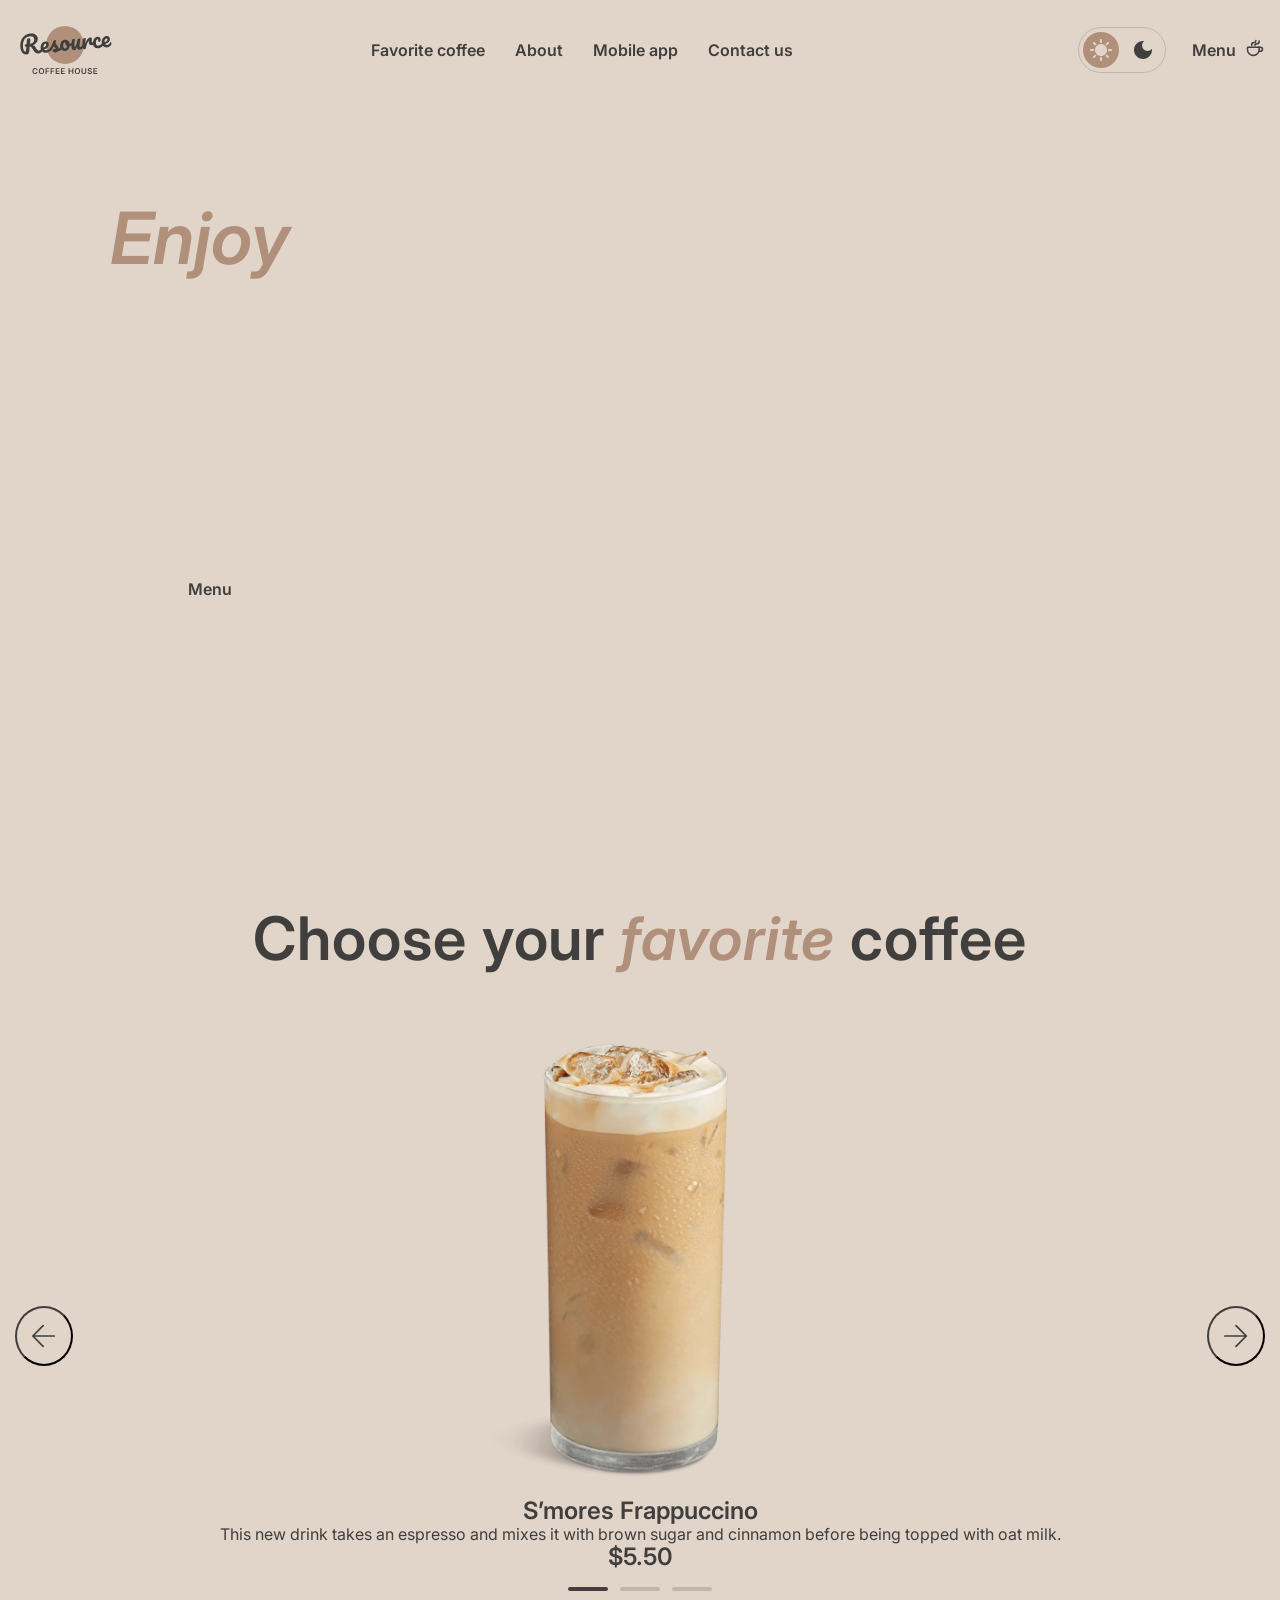
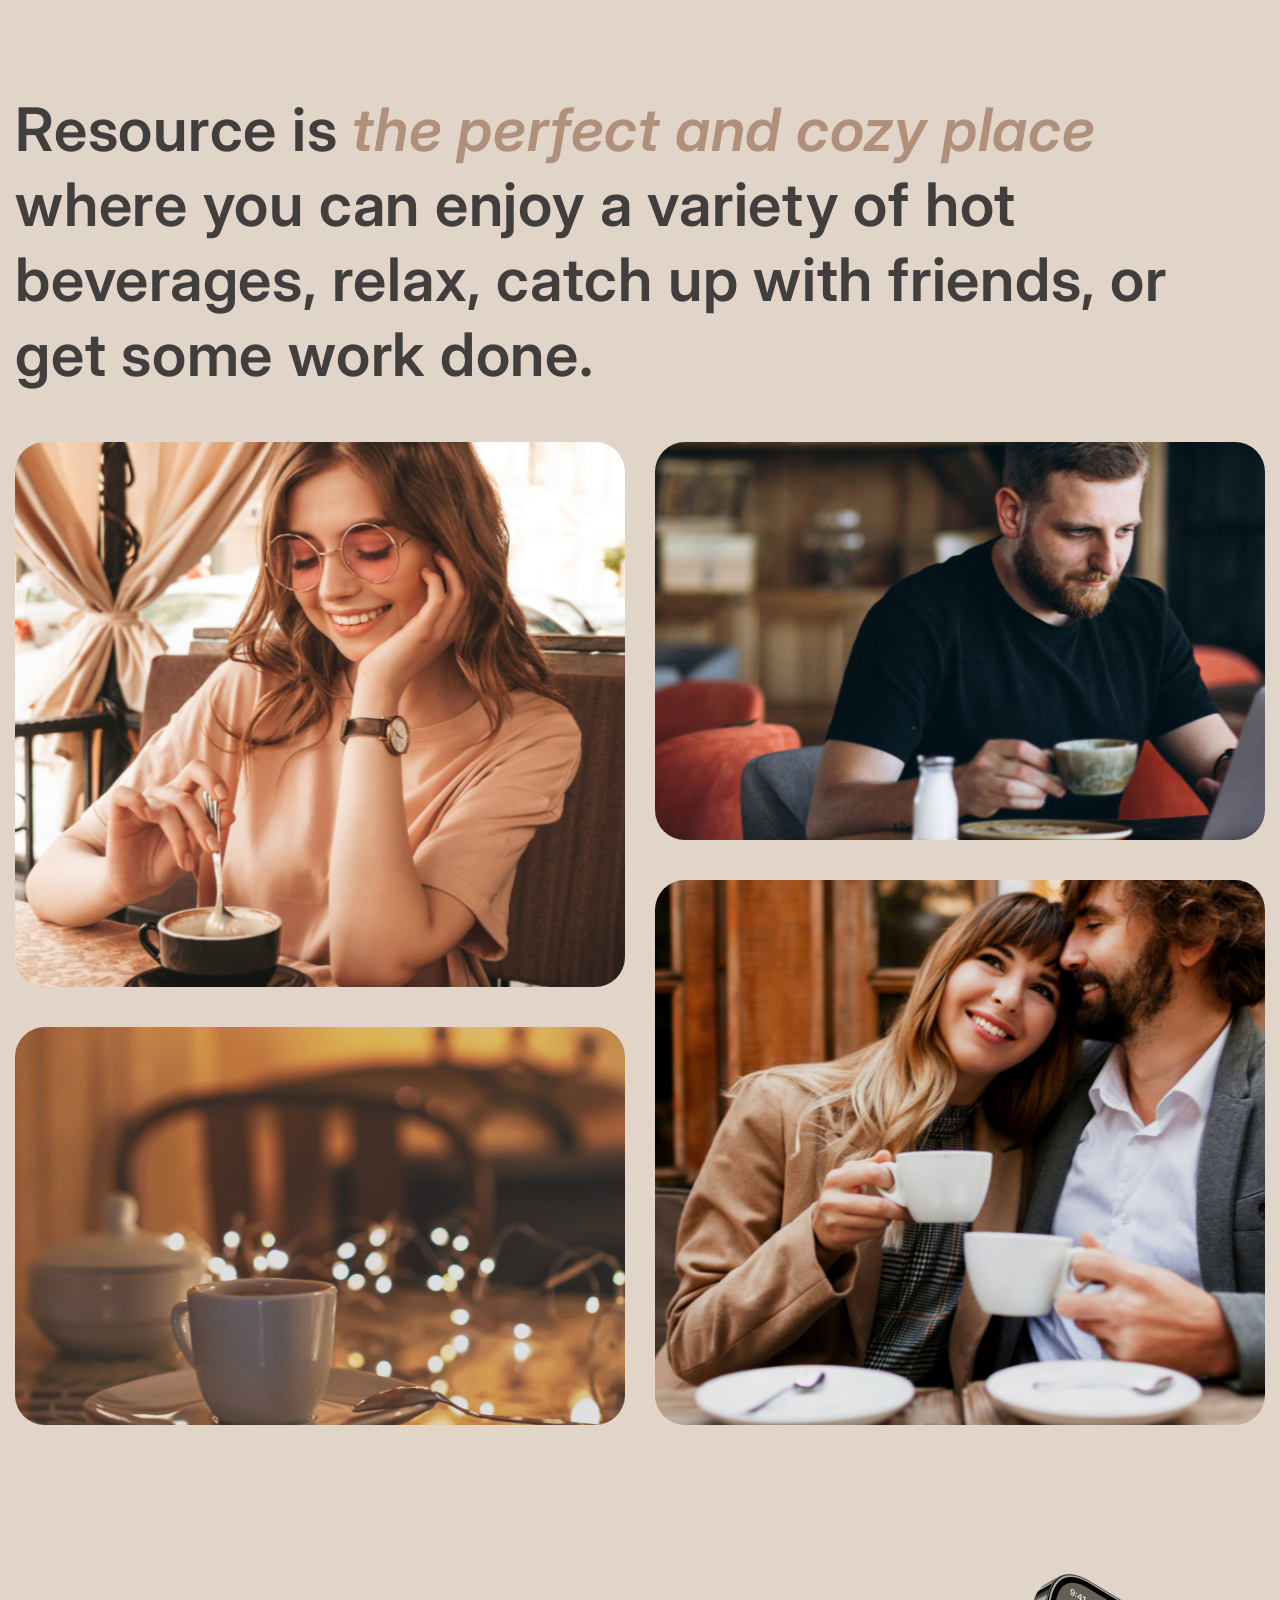
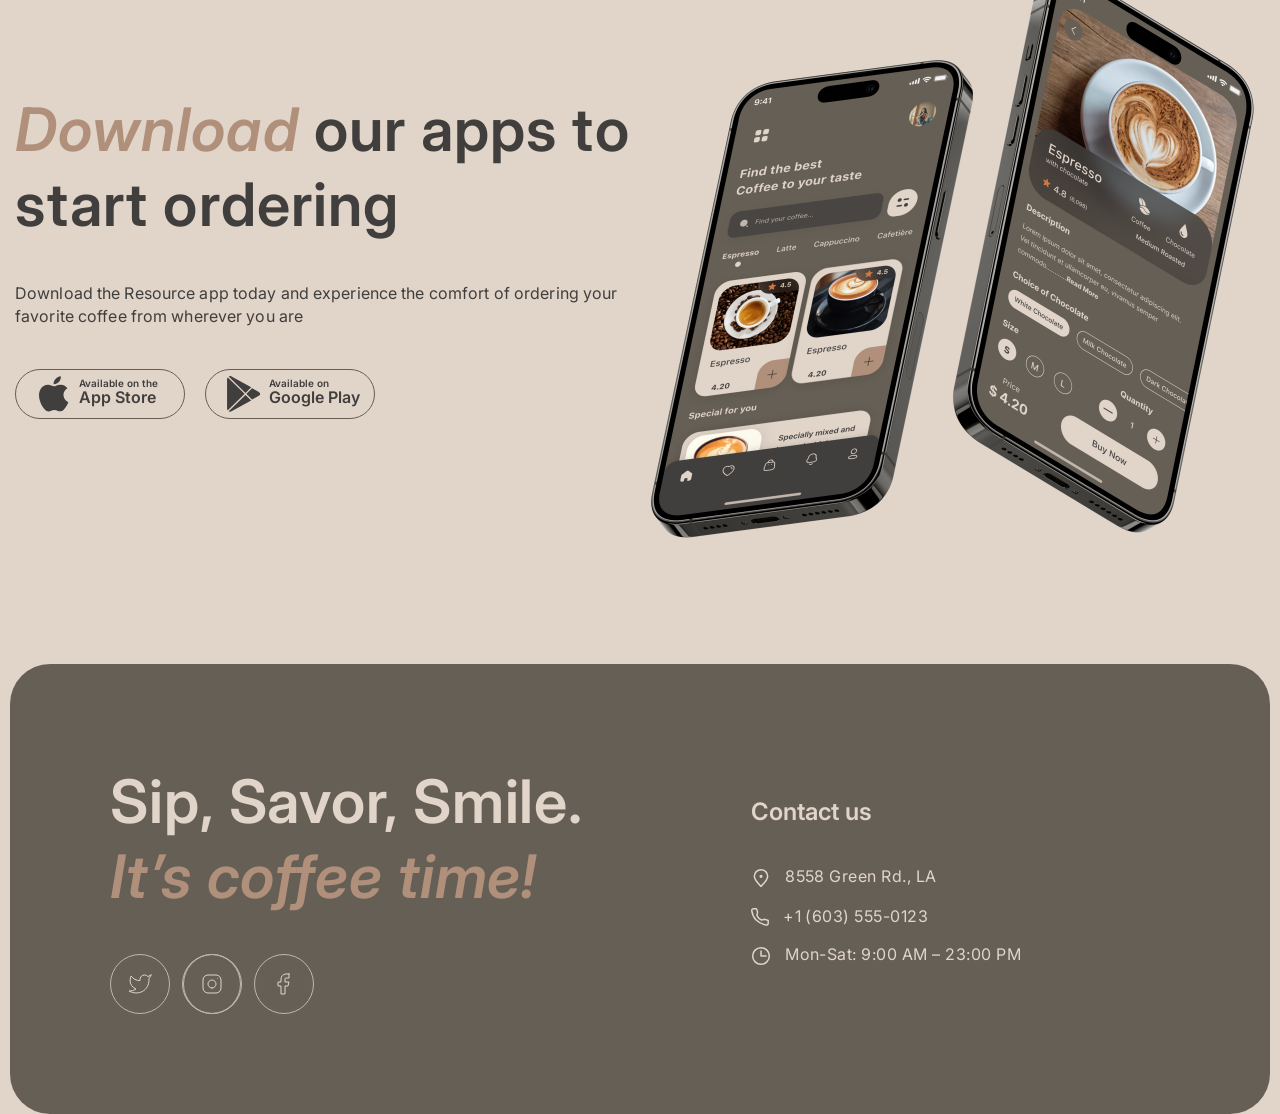
==== commit 2069491b: "feat: add modal window, add new styles" ====
--- a/index.html
+++ b/index.html
@@ -17,28 +17,34 @@
                 <div class="header-logo"><img src="./images/header/logo.svg" alt="logo"></div>
                 <div class="header-nav nav-menu">
                     <ul class="nav-list">
-                        <li class="nav-item"><a class="nav-link" href="#Favorite">Favorite coffee</a></li>
-                        <li class="nav-item"><a class="nav-link" href="#About">About</a></li>
+                        <li class="nav-item"><a class="nav-link" href="#favourites-coffee">Favorite coffee</a></li>
+                        <li class="nav-item"><a class="nav-link" href="#about">About</a></li>
                         <li class="nav-item"><a class="nav-link" href="#Mobile-App">Mobile app</a></li>
                         <li class="nav-item"><a class="nav-link" href="#Contact">Contact us</a></li>
-                        <div class="menu-burger">
-                            <a class="menu-open-burger" href="./page_menu/index.html">Menu</a>
-                            <svg class="menu-icon-burger" xmlns="http://www.w3.org/2000/svg" width="41" height="40"
-                                viewbox="0 0 41 40" fill="none">
-                                <path
-                                    d="M28.8333 18.9333V25C28.8333 30.5228 24.3561 35 18.8332 35H15.4999C9.97707 35 5.49992 30.5228 5.49992 25V18.9333C5.49992 18.602 5.76855 18.3333 6.09992 18.3333H28.2333C28.5646 18.3333 28.8333 18.602 28.8333 18.9333Z"
-                                    stroke="#403F3D" stroke-width="2" stroke-linecap="round" stroke-linejoin="round" />
-                                <path
-                                    d="M20.4999 15C20.4999 13.3334 21.6904 11.6667 24.0713 11.6667C24.5919 11.6667 25.2136 11.6667 25.8333 11.6667C27.4901 11.6667 28.8333 10.3236 28.8333 8.66671V5.83337"
-                                    stroke="#403F3D" stroke-width="2" stroke-linecap="round" stroke-linejoin="round" />
-                                <path
-                                    d="M13.8334 15V12.1667C13.8334 10.5098 15.1766 9.16667 16.8334 9.16667H20.1667C21.2713 9.16667 22.1667 8.27124 22.1667 7.16667V5"
-                                    stroke="#403F3D" stroke-width="2" stroke-linecap="round" stroke-linejoin="round" />
-                                <path
-                                    d="M27.1667 18.3334H31.3334C33.6346 18.3334 35.5001 20.1989 35.5001 22.5C35.5001 24.8012 33.6346 26.6667 31.3334 26.6667H28.8334"
-                                    stroke="#403F3D" stroke-width="2" stroke-linecap="round" stroke-linejoin="round" />
-                            </svg>
-                        </div>
+                        <li>
+                            <div class="menu-burger">
+                                <a class="menu-open-burger" href="./page_menu/index.html">Menu</a>
+                                <svg class="menu-icon-burger" xmlns="http://www.w3.org/2000/svg" width="41" height="40"
+                                    viewbox="0 0 41 40" fill="none">
+                                    <path
+                                        d="M28.8333 18.9333V25C28.8333 30.5228 24.3561 35 18.8332 35H15.4999C9.97707 35 5.49992 30.5228 5.49992 25V18.9333C5.49992 18.602 5.76855 18.3333 6.09992 18.3333H28.2333C28.5646 18.3333 28.8333 18.602 28.8333 18.9333Z"
+                                        stroke="#403F3D" stroke-width="2" stroke-linecap="round"
+                                        stroke-linejoin="round" />
+                                    <path
+                                        d="M20.4999 15C20.4999 13.3334 21.6904 11.6667 24.0713 11.6667C24.5919 11.6667 25.2136 11.6667 25.8333 11.6667C27.4901 11.6667 28.8333 10.3236 28.8333 8.66671V5.83337"
+                                        stroke="#403F3D" stroke-width="2" stroke-linecap="round"
+                                        stroke-linejoin="round" />
+                                    <path
+                                        d="M13.8334 15V12.1667C13.8334 10.5098 15.1766 9.16667 16.8334 9.16667H20.1667C21.2713 9.16667 22.1667 8.27124 22.1667 7.16667V5"
+                                        stroke="#403F3D" stroke-width="2" stroke-linecap="round"
+                                        stroke-linejoin="round" />
+                                    <path
+                                        d="M27.1667 18.3334H31.3334C33.6346 18.3334 35.5001 20.1989 35.5001 22.5C35.5001 24.8012 33.6346 26.6667 31.3334 26.6667H28.8334"
+                                        stroke="#403F3D" stroke-width="2" stroke-linecap="round"
+                                        stroke-linejoin="round" />
+                                </svg>
+                            </div>
+                        </li>
                     </ul>
                 </div>
                 <div class="menu-button">
@@ -79,7 +85,7 @@
         <section class="enjoy-page">
             <div class="main-block _container">
                 <div class="video">
-                    <video class="video-media" src="./video/video (2160p).mp4" autoplay muted loop></video>
+                    <video class="video-media" src="./video/video_(2160p).mp4" autoplay muted loop></video>
                 </div>
 
                 <div class="main-block_body">
@@ -103,12 +109,14 @@
             </div>
         </section>
 
-        <section class="Favourites-Coffee">
+        <section id="favourites-coffee" class="Favourites-Coffee">
             <div class="favorite-block">
                 <div class="fav-coffee-container _container">
-                    <h3 class="fav-coffee-title big-text">Choose your <span class="italic-word italic-text">favorite</span> coffee</h3>
+                    <h2 class="fav-coffee-title big-text">Choose your <span
+                            class="italic-word italic-text">favorite</span> coffee</h2>
                     <div class="slider-block">
-                        <button class="slider-arrow arrow-left"><img class="arrow-left-btn" src="./images/favorite_coffee/left_arrow.svg" alt="left arrow"></button>
+                        <button class="slider-arrow arrow-left"><img class="arrow-left-btn"
+                                src="./images/favorite_coffee/left_arrow.svg" alt="left arrow"></button>
                         <div class="slider">
                             <img src="./images/favorite_coffee/coffee-slider-1.svg" class="fav-img active" alt="Coffee">
                             <img src="./images/favorite_coffee/coffee-slider-2.svg" class="fav-img" alt="Coffee">
@@ -117,9 +125,12 @@
                                 <h3 class="cofee-title active middle-text">S’mores Frappuccino</h3>
                                 <h3 class="cofee-title middle-text">Caramel Macchiato</h3>
                                 <h3 class="cofee-title middle-text">Ice coffee</h3>
-                                <p class="cofee-discription active small-text">This new drink takes an espresso and mixes it with brown sugar and cinnamon before being topped with oat milk.</p>
-                                <p class="cofee-discription small-text">Fragrant and unique classic espresso with rich caramel-peanut syrup, with cream under whipped thick foam.</p>
-                                <p class="cofee-discription small-text">A popular summer drink that tones and invigorates. Prepared from coffee, milk and ice.</p>
+                                <p class="cofee-discription active small-text">This new drink takes an espresso and
+                                    mixes it with brown sugar and cinnamon before being topped with oat milk.</p>
+                                <p class="cofee-discription small-text">Fragrant and unique classic espresso with rich
+                                    caramel-peanut syrup, with cream under whipped thick foam.</p>
+                                <p class="cofee-discription small-text">A popular summer drink that tones and
+                                    invigorates. Prepared from coffee, milk and ice.</p>
                                 <p class="cofee-price active middle-text">$5.50</p>
                                 <p class="cofee-price middle-text">$5.00</p>
                                 <p class="cofee-price middle-text">$4.50</p>
@@ -130,72 +141,84 @@
                                 </div>
                             </div>
                         </div>
-                        
-                        <button class="slider-arrow arrow-right"><img src="./images/favorite_coffee/right_arrow.svg" alt="right arrow"></button>
-                    </div>
-                    
+
+                        <button class="slider-arrow arrow-right"><img src="./images/favorite_coffee/right_arrow.svg"
+                                alt="right arrow"></button>
+                    </div>
+
                 </div>
             </div>
         </section>
     </div>
 
-    <section class="About">
+    <section id="about" class="About">
         <div class="about-container _container">
-            <p class="about-title big-text">Resource is <span class="italic-text">the perfect and cozy place</span> where you can enjoy a variety of hot beverages, relax, catch up with friends, or get some work done.</p>
+            <h2 class="about-title big-text">Resource is <span class="italic-text">the perfect and cozy place</span>
+                where you can enjoy a variety of hot beverages, relax, catch up with friends, or get some work done.
+            </h2>
             <div class="about-content">
                 <div class="left-col">
                     <div class="about-photo"><img class="photo" src="./images/about/about-1.svg" alt="Photo 1"></div>
-                    <div class="resp-photo about-photo-1"><img class="photo" src="./images/about/about-2.svg" alt="Photo 2"></div>
+                    <div class="resp-photo about-photo-1"><img class="photo" src="./images/about/about-2.svg"
+                            alt="Photo 2"></div>
                 </div>
                 <div class="right-col">
-                    <div class="resp-photo about-photo"><img class="photo" src="./images/about/about-3.svg" alt="Photo 3"></div>
-                    <div class="about-photo about-photo-1"><img class="photo" src="./images/about/about-4.svg" alt="Photo 4"></div>
+                    <div class="resp-photo about-photo"><img class="photo" src="./images/about/about-3.svg"
+                            alt="Photo 3"></div>
+                    <div class="about-photo about-photo-1"><img class="photo" src="./images/about/about-4.svg"
+                            alt="Photo 4"></div>
                 </div>
             </div>
         </div>
-        </section>
-        <a id="Mobile-App"></a>
-        <section class="Mobile-App">
-            <div class="mobile-app_container _container">
-                <div class="mobile-app_content mobile-content">
-                    <div class="mobile-content_left">
-                        <h2 class="mob-app-title big-text"><span class="italic-text">Download</span> our apps to start ordering</h2>
-                        <p class="mob-app-discription small-text">Download the Resource app today and experience the comfort of ordering your favorite coffee from wherever you are</p>
-                        <div class="download-buttons">
-                            <div class="download-button button">
-                                <span class="app-store"></span>
-                                <span class="download-button-text">
-                                    <span class="download-avalible">Available on the</span>
-                                    <span class="download-from">App Store</span>
-                                </span>
-                            </div>
-                            <div class="download-button button">
-                                <span class="google-play"></span>
-                                <span class="download-button-text">
-                                    <span class="download-avalible">Available on</span>
-                                    <span class="download-from">Google Play</span>
-                                </span>
-                            </div>
-                        </div>
-                    </div>
-                    <div class="mobile-content_right">
-                        <img src="./images/mobile/mobile-screens.svg" alt="Mobile">
-                    </div>
-                </div>
-            </div>
-        </section>
-        <a id="Contact"></a>
-        <footer>
+    </section>
+
+    <section id="Mobile-App" class="Mobile-App">
+        <div class="mobile-app_container _container">
+            <div class="mobile-app_content mobile-content">
+                <div class="mobile-content_left">
+                    <h2 class="mob-app-title big-text"><span class="italic-text">Download</span> our apps to start
+                        ordering</h2>
+                    <p class="mob-app-discription small-text">Download the Resource app today and experience the comfort
+                        of ordering your favorite coffee from wherever you are</p>
+                    <div class="download-buttons">
+                        <div class="download-button button">
+                            <span class="app-store"></span>
+                            <span class="download-button-text">
+                                <span class="download-avalible">Available on the</span>
+                                <span class="download-from">App Store</span>
+                            </span>
+                        </div>
+                        <div class="download-button button">
+                            <span class="google-play"></span>
+                            <span class="download-button-text">
+                                <span class="download-avalible">Available on</span>
+                                <span class="download-from">Google Play</span>
+                            </span>
+                        </div>
+                    </div>
+                </div>
+                <div class="mobile-content_right">
+                    <img src="./images/mobile_img/mobile-screens.svg" alt="Mobile">
+                </div>
+            </div>
+        </div>
+    </section>
+
+    <footer id="Contact">
         <div class="footer-container">
             <div class="footer-content">
                 <div class="footer-left-content">
-                    <p class="footer-title big-text">Sip, Savor, Smile. <span class="italic-text">It’s coffee time!</span></p>
+                    <p class="footer-title big-text">Sip, Savor, Smile. <span class="italic-text">It’s coffee
+                            time!</span></p>
                     <div class="social-buttons">
                         <div class="social-button button-circle">
                             <span class="twitter"></span>
                         </div>
                         <div class="social-button button-circle">
-                            <span class="instagram"></span>
+                            <a class="social-button button-circle" href="https://www.instagram.com/" target="_blank"
+                                rel="noopener noreferrer" aria-label="Instagram">
+                                <span class="instagram"></span>
+                            </a>
                         </div>
                         <div class="social-button button-circle">
                             <span class="facebook"></span>
@@ -203,30 +226,36 @@
                     </div>
                 </div>
                 <div class="footer-right-content">
-                    <div><p class="contact-title middle-text">Contact us</p></div>
+                    <div>
+                        <p class="contact-title middle-text">Contact us</p>
+                    </div>
                     <div class="social-content">
                         <ul class="social contact-info">
                             <li class="social-info">
-                                <img class="contact-icon" src="./images/footer/adress.svg" alt="">
-                                8558 Green Rd.,  LA
-                                <a class="contact-link" href="https://www.google.com/maps/place/%D0%91%D0%B5%D0%B2%D0%B5%D1%80%D0%BB%D0%B8-%D0%A5%D0%B8%D0%BB%D0%BB%D0%B7,+%D0%9A%D0%B0%D0%BB%D0%B8%D1%84%D0%BE%D1%80%D0%BD%D0%B8%D1%8F,+%D0%A1%D0%A8%D0%90/@34.0825827,-118.4201335,14z/data=!4m15!1m8!3m7!1s0x80c2c75ddc27da13:0xe22fdf6f254608f4!2z0JvQvtGBLdCQ0L3QtNC20LXQu9C10YEsINCa0LDQu9C40YTQvtGA0L3QuNGPLCDQodCo0JA!3b1!8m2!3d34.0549076!4d-118.242643!16s%2Fm%2F030qb3t!3m5!1s0x80c2bc04d6d147ab:0xd6c7c379fd081ed1!8m2!3d34.0736204!4d-118.4003563!16zL20vMGswNDk?hl=ru&entry=ttu"></a>
+                                <a class="contact-link" target="_blank" rel="noopener noreferrer"
+                                    href="https://www.google.com/maps/place/%D0%91%D0%B5%D0%B2%D0%B5%D1%80%D0%BB%D0%B8-%D0%A5%D0%B8%D0%BB%D0%BB%D0%B7,+%D0%9A%D0%B0%D0%BB%D0%B8%D1%84%D0%BE%D1%80%D0%BD%D0%B8%D1%8F,+%D0%A1%D0%A8%D0%90/@34.0825827,-118.4201335,14z/data=!4m15!1m8!3m7!1s0x80c2c75ddc27da13:0xe22fdf6f254608f4!2z0JvQvtGBLdCQ0L3QtNC20LXQu9C10YEsINCa0LDQu9C40YTQvtGA0L3QuNGPLCDQodCo0JA!3b1!8m2!3d34.0549076!4d-118.242643!16s%2Fm%2F030qb3t!3m5!1s0x80c2bc04d6d147ab:0xd6c7c379fd081ed1!8m2!3d34.0736204!4d-118.4003563!16zL20vMGswNDk?hl=ru&entry=ttu">
+                                    <img class="contact-icon" src="./images/footer/adress.svg" alt="Address icon">
+                                    8558 Green Rd., LA
+                                </a>
                             </li>
+
                             <li class="social-info">
-                                <img class="contact-icon" src="./images/footer/phone.svg" alt="">
-                                +1 (603) 555-0123
-                                <a class="contact-link" href="+1 (603) 5550123"></a>
+                                <a class="contact-link" href="tel:+16035550123">
+                                    <img class="contact-icon" src="./images/footer/phone.svg" alt="Phone icon">
+                                    +1 (603) 555-0123
+                                </a>
                             </li>
+
                             <li class="social-info">
-                                <img class="contact-icon" src="./images/footer/clock.svg" alt="">
+                                <img class="contact-icon" src="./images/footer/clock.svg" alt="Clock icon">
                                 Mon-Sat: 9:00 AM – 23:00 PM
-                                <a class="contact-link"></a>
                             </li>
                         </ul>
                     </div>
                 </div>
             </div>
         </div>
-        </footer>
+    </footer>
 
     <script src="./script.js"></script>
 </body>
--- a/style.css
+++ b/style.css
@@ -12,6 +12,12 @@
 
 html {
     scroll-behavior: smooth;
+    background-color: #E1D4C9;
+    transition: background-color 0.3s ease;
+}
+
+html.dark-bg {
+    background-color: #292826;
 }
 
 html,
@@ -232,8 +238,23 @@
     color: #E1D4C9;
 }
 
-.dark-bg .sun {
+.dark-bg .sun,
+.dark-bg .button-menu {
     background-color: #292826;
+}
+
+
+/* Dark theme - приватная иконка стили */
+.dark-bg .twitter,
+.dark-bg .instagram,
+.dark-bg .facebook {
+    filter: brightness(0) invert(1);
+}
+
+.dark-bg .btn-coffee,
+.dark-bg .btn-tea,
+.dark-bg .btn-dessert {
+    filter: brightness(0) invert(1);
 }
 
 .menu {
@@ -436,6 +457,8 @@
     position: absolute;
     width: 100%;
     border-radius: 40px;
+    background-position: center;
+    object-fit: cover;
 }
 
 .main-block {
@@ -511,11 +534,13 @@
     background-color: #E1D4C9;
     margin-top: 290px;
 }
+
 .slider-arrow img {
-  width: 24px;
-  height: 24px;
-  display: block;
-}
+    width: 24px;
+    height: 24px;
+    display: block;
+}
+
 .arrow-left-btn:hover {
     opacity: 0;
     transform: rotate(180deg);
@@ -528,14 +553,18 @@
     background-repeat: no-repeat;
     transition: 0.3s;
 }
+
 .fav-img {
     margin: 0 auto;
 }
+
 .fav-img,
 .cofee-title,
 .cofee-discription,
 .cofee-price {
     display: none;
+    opacity: 0;
+    transition: opacity 0.35s ease;
 }
 
 .fav-img.active,
@@ -543,6 +572,20 @@
 .cofee-discription.active,
 .cofee-price.active {
     display: block;
+    opacity: 1;
+    animation: sliderFade 0.35s ease;
+}
+
+@keyframes sliderFade {
+    from {
+        opacity: 0;
+        transform: translateX(8px);
+    }
+
+    to {
+        opacity: 1;
+        transform: translateX(0);
+    }
 }
 
 .cofee-title-1 {
@@ -588,21 +631,25 @@
 }
 
 .control-btn.active {
-  background-color: #665F55;
-}
+    background-color: #665F55;
+}
+
 .control-btn:hover {
     background-color: #b0907a;
 }
+
 /**************************************************************************/
 .About {
     padding-bottom: 78px;
 }
+
 .about-title {
     max-width: 1360px;
     margin: auto;
     letter-spacing: 0.013em;
     padding-bottom: 50px;
 }
+
 .about-content {
     display: flex;
     justify-content: space-between;
@@ -612,47 +659,58 @@
 .about-photo {
     margin-bottom: 40px;
 }
+
 .photo {
     width: 100%;
     border-radius: 30px;
 }
+
 .about-photo:hover,
 .about-photo-1:hover {
     transform: scale(0.9);
     transition: transform 0.3s;
 }
+
 /************************************************************************/
 .Mobile-App {
     padding-bottom: 96px;
 }
+
 .mobile-app-container {
     max-width: 1360px;
     margin: auto;
 }
+
 .mobile-content {
     display: flex;
     align-items: center;
     justify-content: space-between;
 }
+
 .mob-app-title {
     max-width: 630px;
     letter-spacing: 0.018em;
 }
+
 .mob-app-discription {
     max-width: 630px;
     line-height: 149%;
     letter-spacing: 0.007em;
 }
+
 .mob-app-right-col {
     margin-left: 42px
 }
-.mobile-content_left >*:not(:last-child) {
+
+.mobile-content_left>*:not(:last-child) {
     margin: 0px 0px 40px 0px;
 }
+
 .download-buttons {
     display: flex;
     gap: 20px;
 }
+
 .button {
     width: 170px;
     height: 50px;
@@ -662,6 +720,7 @@
     border: none;
     color: #403f3d;
 }
+
 .download-button {
     border: 1px solid #665f55;
     display: flex;
@@ -672,36 +731,42 @@
     cursor: pointer;
     transition: all 1s;
 }
+
 .download-button:hover {
     background-color: #665f55;
     color: #e1d4c9;
 }
+
 .app-store {
     display: block;
     width: 36px;
     height: 36px;
     transition: all 1.2s ease;
-    background-image: url(./images/mobile/apple.svg);
-    background-size: contain;      
-    background-repeat: no-repeat; 
+    background-image: url(./images/mobile_img/apple.svg);
+    background-size: contain;
+    background-repeat: no-repeat;
     background-position: center;
 }
+
 .download-button:hover .app-store {
-    background-image: url(./images/mobile/apple-light.svg);
-}
+    background-image: url(./images/mobile_img/apple-light.svg);
+}
+
 .google-play {
     display: block;
     width: 36px;
     height: 36px;
     transition: all 1.2s ease;
-    background-image: url(./images/mobile/google_play.svg);
+    background-image: url(./images/mobile_img/google_play.svg);
     background-size: contain;
     background-repeat: no-repeat;
     background-position: center;
 }
+
 .download-button:hover .google-play {
-    background-image: url(./images/mobile/google_play-light.svg);
-}
+    background-image: url(./images/mobile_img/google_play-light.svg);
+}
+
 .download-button-text {
     display: flex;
     flex-direction: column;
@@ -711,28 +776,33 @@
     text-align: left;
     padding-left: 7px;
 }
+
 .download-avalible {
     font-family: Inter;
     font-size: 10px;
 }
+
 .download-from {
     font-family: Inter;
     font-weight: 600;
     font-size: 16px;
 }
+
 .btn-app {
     border: 1px solid;
-    border-color:  #665F55;
+    border-color: #665F55;
     font-family: Inter;
     font-size: 10px;
     font-style: normal;
     font-weight: 600;
     margin: 23px 16px 0px 0px;
 }
+
 .btn-logo {
     display: flex;
     margin-left: 11px;
 }
+
 .btn-text {
     max-width: 78px;
     margin-left: -35px;
@@ -742,6 +812,7 @@
     line-height: 115%;
     letter-spacing: 0.02em;
 }
+
 .btn-text-2 {
     max-width: 92px;
     margin-left: -35px;
@@ -749,10 +820,16 @@
     line-height: 120%;
     letter-spacing: 0.025em;
 }
+
 .text {
     line-height: 180%;
 }
+
 /********************************************************************/
+footer {
+    padding: 0px 10px;
+}
+
 .footer-container {
     margin: auto;
     max-width: 1360px;
@@ -760,6 +837,7 @@
     border-radius: 40px;
     background-color: #665F55;
 }
+
 .footer-content {
     display: flex;
     justify-content: space-between;
@@ -767,37 +845,53 @@
     margin: auto;
     margin-left: 100px;
 }
+
 .footer-title {
     color: #E1D4C9;
     letter-spacing: 0.015em;
 }
+
 .footer-left-content {
     max-width: 530px;
     height: 250px;
     margin: 100px 100px 40px 0px;
 
 }
+
 .footer-right-content {
     margin-top: 100px;
     height: 250px;
 }
+
 .social-content {
     max-width: 283px;
     display: flex;
 }
+
 .social-buttons {
     max-width: 204px;
     display: flex;
     margin-top: 40px;
 }
+
 .social-button:not(:last-child) {
     margin: 0px 12px 0px 0px;
 }
+
+.social-button {
+    display: inline-flex;
+    align-items: center;
+    justify-content: center;
+    text-decoration: none;
+}
+
 .button-circle {
-    padding: 17px;
     border-radius: 100%;
     border: 1px solid #C1B6AD;
-}
+    width: 60px;
+    height: 60px;
+}
+
 .twitter {
     display: block;
     width: 24px;
@@ -808,6 +902,7 @@
     stroke: #403F3D;
     cursor: pointer;
 }
+
 .instagram {
     display: block;
     width: 24px;
@@ -817,6 +912,7 @@
     background-image: url(./images/footer/instagram.svg);
     cursor: pointer;
 }
+
 .facebook {
     display: block;
     width: 24px;
@@ -826,6 +922,7 @@
     background-image: url(./images/footer/facebook.svg);
     cursor: pointer;
 }
+
 .social-icon {
     display: inline;
     max-width: 60px;
@@ -836,17 +933,21 @@
     border: 1px solid;
     border-color: #C1B6AD;
 }
+
 .contact-title {
     color: #E1D4C9;
     margin: 33px 0px 25px 0px;
 }
+
 .social {
     list-style: none;
 }
+
 .social-info {
     margin: 16px 0px 20px 0px;
     letter-spacing: 0.03em;
 }
+
 .contact-info {
     list-style: none;
     font-family: Inter;
@@ -854,48 +955,60 @@
     font-style: normal;
     color: #E1D4C9;
 }
+
 .contact-icon {
     margin-right: 10px;
 }
+
 @media (max-width: 1385px) {
     .main-block {
         background-position: center;
     }
+
     .header-container {
         max-width: 1380px;
     }
 }
+
 @media (max-width: 1030px) {
     .footer-container {
         height: 100%;
     }
-    .footer-content{
-        flex-wrap: wrap; 
-    }
+
+    .footer-content {
+        flex-wrap: wrap;
+    }
+
     .footer-left-content {
         margin: auto;
         margin: 100px 0px;
     }
 }
+
 @media (max-width: 1090px) {
     .mobile-content {
         flex-wrap: wrap;
     }
+
     .mobile-content_left {
         margin: auto;
     }
+
     .mobile-content_right {
         margin: auto;
     }
 }
+
 @media (max-width: 910px) {
     .footer-left-content {
         margin: 10px 0px;
     }
+
     .footer-right-content {
         margin-top: 10px;
     }
 }
+
 @media (max-width: 769px) {
     body {
         position: absolute;
@@ -906,33 +1019,45 @@
         transition: all .2s;
 
     }
+
     .main-block {
         background-position: center;
     }
+
     ._container {
         max-width: 700px;
     }
+
+    .Favourites-Coffee {
+        padding-top: 100px;
+    }
+
     .resp-photo {
         display: none;
     }
+
     .about-content {
         display: contents;
     }
+
     .mobile-app-content {
         flex-wrap: wrap;
     }
+
     .header-container {
         display: flex;
         min-height: 60px;
-        align-items:center;
+        align-items: center;
         max-width: 688px;
         margin: auto;
         padding: 20px 15px;
     }
+
     .header-logo {
         position: relative;
         z-index: 6;
     }
+
     .header-nav {
         position: fixed;
         overflow: auto;
@@ -945,32 +1070,40 @@
         padding: 155px 0px 0px 0px;
         transition: all 0.8s ease 0s;
     }
+
     .header_nav.open {
         position: relative;
         left: 0;
     }
+
     .open {
         left: 0;
     }
+
     .lock {
         overflow: hidden;
     }
+
     .nav-list {
         position: relative;
         display: block;
         max-width: 100%;
         text-align: center;
     }
+
     .nav-list.open {
         position: relative;
         top: 0;
     }
+
     .nav-item {
         font-size: 32px;
     }
+
     .nav-item:not(:last-child) {
         margin: 0px 0px 53px 0px;
     }
+
     .menu-burger {
         display: none;
         position: relative;
@@ -978,9 +1111,11 @@
         margin-right: 55px;
         margin-top: 95px;
     }
+
     .menu-burger.open {
         display: block;
     }
+
     .menu-open-burger {
         font-family: Inter;
         font-size: 32px;
@@ -988,6 +1123,7 @@
         font-weight: 600;
         line-height: 125%;
     }
+
     .menu-icon-burger {
         display: block;
         margin: 0px 0px 0px -13px;
@@ -995,40 +1131,53 @@
         left: 428px;
         top: 0;
     }
+
     .menu {
         display: none;
     }
+
     .burger {
         display: flex;
         position: relative;
         z-index: 6;
         left: 1px;
     }
+
     .burger-line_first {
         transition: all 0.4s ease 0s;
     }
+
     .burger-line_first.open {
         position: relative;
         transform: rotate(45deg);
-        top:6px;
-    }
+        top: 6px;
+    }
+
     .burger-line_second {
         transition: all 0.4s ease 0s;
     }
+
     .burger-line_second.open {
         position: relative;
         transform: rotate(-45deg);
         margin-bottom: 8px;
     }
+
     .main-block_body {
-        padding: 100px 0px 0px 47px;
-    }
+        max-width: 530px;
+        padding: 100px 60px 100px 98px;
+    }
+
     .video-media {
         border-radius: 40px;
+        width: 688px;
+        height: 644px;
         max-width: 688px;
-        height: 645px;
+        max-height: 644px;
         background-position: center;
-    }
+        object-fit: cover;
+    }
+
     /*.main-block {
         background-image: url(./images/img-hero.jpg);
         border-radius: 40px;
@@ -1039,242 +1188,306 @@
     .cofee-title-1 {
         margin: 20px 0px 14px 7px;
     }
+
     .cofee-price-1 {
         margin-top: 21px;
         margin-bottom: 21px;
     }
+
     .About {
         margin-bottom: 105px;
     }
+
     .about-container {
         max-width: 693px;
     }
+
     .about-title {
         letter-spacing: 0.004em;
     }
+
     .mobile-app-content {
         flex-wrap: wrap;
     }
+
     .mob-app-title {
         max-width: 655px;
         letter-spacing: 0.01em;
     }
+
     .mob-app-discription {
         max-width: 671px;
         line-height: 149%;
         letter-spacing: 0.007em;
     }
+
     .mobile-content_left {
         margin: auto;
         width: 700px;
     }
+
     .mobile-content_right {
         margin: auto;
     }
+
     .resp-photo {
         display: none;
     }
+
     .mobile-content {
         flex-wrap: wrap;
     }
+
     .footer-container {
         max-width: 688px;
         height: 736px;
     }
+
     .footer-content {
         display: flex;
         flex-wrap: wrap;
         margin-left: 59px;
         margin-top: 3px;
     }
+
     .footer-right-content {
         margin-top: 29px;
     }
+
     .footer-title {
         letter-spacing: 0.001em;
     }
+
     .social-info {
         margin: 16px 0px 24px 0px;
         letter-spacing: normal;
     }
+
     .contact-icon {
         margin-right: 4px;
     }
+
     .download-buttons {
         margin-bottom: 100px;
     }
 }
+
 @media (max-width: 650px) {
-    .mobile-content_right > img {
+    .mobile-content_right>img {
         width: 100%;
     }
 }
+
 @media (max-width: 620px) {
     .slider-arrow {
         display: none;
     }
+
     .fav-img-1 {
         margin: auto;
     }
 }
+
 @media (max-width: 606px) {
     .main-block {
         height: 745px;
     }
 }
+
 @media (max-width: 596px) {
     .main-block {
         height: 630px;
         background-position: center;
     }
+
     .main-body_item {
         font-size: 62px;
     }
-    .main-block_body >*:not(:last-child) {
+
+    .main-block_body>*:not(:last-child) {
         margin: 0px 0px 60px 0px;
     }
+
     .title-italic {
         font-size: 62px;
     }
+
     .title-text {
         font-size: 16px;
     }
 }
+
 @media (max-width: 536px) {
     .main-block {
         height: 700px;
     }
 }
+
 @media (max-width: 506px) {
     .main-block {
         background-position: center;
     }
+
     .main-body_item {
         font-size: 42px;
     }
+
     .title-italic {
         font-size: 42px;
     }
+
     .title-text {
         font-size: 16px;
     }
 }
+
 @media (max-width: 380px) {
     .main-block {
         height: 552px;
         background-position: center;
     }
+
     ._container {
         max-width: 348px;
     }
+
     .main-body_item {
         font-size: 42px;
         line-height: 1.15;
     }
+
     .title-italic {
         font-size: 42px;
     }
+
     .title-text {
         font-size: 16px;
         line-height: 1.5;
     }
+
     .main-block_body {
         padding: 60px 0px 0px 0px;
     }
+
     .main-block_buttons {
         margin-top: 111px;
     }
+
     .enjoy-page {
         max-width: 348px;
         margin: auto;
     }
+
     .big-text {
         font-size: 32px;
         margin-bottom: 40px;
     }
+
     .fav-coffee-title {
         letter-spacing: normal;
     }
+
     .slider-block {
         max-width: 348px;
     }
+
     .fav-img-1 {
         width: 100%;
     }
+
     .slider-arrow {
         display: none;
     }
+
     .cofee-title-1 {
         margin: 20px 0px 17px 0px;
         letter-spacing: normal;
     }
+
     .cofee-discription-1 {
         letter-spacing: normal;
         line-height: 149%;
     }
+
     .cofee-price-1 {
         margin-top: 15px;
     }
+
     .about-photo {
         display: flex;
         overflow: hidden;
         border-radius: 20px;
     }
+
     .photo {
         width: auto;
         position: relative;
         right: 156px;
     }
+
     .resp-photo {
         display: none;
     }
+
     .About {
         margin-bottom: 60px;
     }
+
     .mob-app-title {
         letter-spacing: 0.001em;
     }
+
     .mob-app-discription {
         max-width: 348px;
         line-height: 149%;
         letter-spacing: normal;
     }
+
     .download-buttons {
         flex-wrap: wrap;
         margin-bottom: 40px;
     }
-    .mobile-content_right >img {
+
+    .mobile-content_right>img {
         width: 100%;
     }
+
     .footer-container {
         max-width: 348px;
         max-height: 526px;
     }
+
     .footer-content {
         max-width: 348px;
         margin: auto;
     }
+
     .footer-left-content {
         max-width: 316px;
         margin: 66px 0px 0px 16px
     }
+
     .footer-right-content {
         max-width: 316px;
         margin-left: 15px;
         margin-top: -31px;
     }
+
     .contact-title {
         margin: 0px 0px 27px 0px;
     }
+
     .social-info {
         margin: 15px 0px 24px 0px;
         letter-spacing: 0.01em;
     }
 }
+
 /***********************PAGE MENU COFFEE**************************************************/
 .home-open {
     cursor: pointer;
 }
+
 .menu-title {
     color: #403F3D;
     font-size: 60px;
@@ -1286,16 +1499,21 @@
     letter-spacing: 0.02em;
     line-height: 125%;
 }
+
 .menu-title-size {
     font-size: 60px;
 }
+
 .btn-coffee {
     display: block;
     width: 30px;
     height: 30px;
     transition: all 1.2s ease;
     background-image: url(./images/menu/icon-coffee.svg);
-}
+    background-repeat: no-repeat;
+    background-position: center;
+}
+
 .btn-tea {
     display: block;
     width: 30px;
@@ -1303,19 +1521,25 @@
     transition: all 1.2s ease;
     background-image: url(./images/menu/icon-tea.svg);
     background-repeat: no-repeat;
-}
+    background-position: center;
+}
+
 .btn-dessert {
     display: block;
     width: 30px;
     height: 30px;
     transition: all 1.2s ease;
     background-image: url(./images/menu/icon-des.svg);
-}
+    background-repeat: no-repeat;
+    background-position: center;
+}
+
 .coffee-buttons {
     display: flex;
     gap: 20px;
     justify-content: center;
 }
+
 .button-menu {
     width: 120px;
     height: 46px;
@@ -1326,6 +1550,7 @@
     border: 1px solid #C1B6AD;
     color: #e1d4c9;
 }
+
 .button-menu-tea {
     width: 90px;
     height: 46px;
@@ -1336,6 +1561,7 @@
     border: 1px solid #C1B6AD;
     color: #403F3D;
 }
+
 .button-menu-des {
     width: 120px;
     height: 46px;
@@ -1346,6 +1572,7 @@
     border: 1px solid #C1B6AD;
     color: #403f3d;
 }
+
 .button-refresh {
     width: 60px;
     height: 60px;
@@ -1355,6 +1582,7 @@
     background-color: #e1d4c9;
     border: 1px solid #403f3d;
 }
+
 .btn-refresh {
     display: block;
     width: 24px;
@@ -1362,6 +1590,7 @@
     transition: all 1.2s ease;
     background-image: url(./images/menu/refresh.svg);
 }
+
 .coffee-button {
     display: flex;
     align-items: center;
@@ -1369,35 +1598,41 @@
     transition: all 1s;
     color: #403F3D;
 }
+
 .coffee-button:hover {
     background-color: #665f55;
     color: #e1d4c9;
 }
+
 .item-container {
     flex-wrap: wrap;
     display: flex;
     max-width: 1400px;
     margin: auto;
-}
+    justify-content: space-between;
+}
+
 .cofee-item {
-    flex-wrap: wrap;
-    display: flex;
-    max-width: 310px;
+    flex-direction: column;
+    display: flex;
+    width: 22%;
     height: 506px;
-    margin: 20px 38px 20px 0px;
+    margin: 20px 0px 20px 0px;
+    padding-bottom: 20px;
     border: 1px solid;
     border-radius: 40px;
     border-color: #C1B6AD;
 }
+
 .cofee-item:hover {
     transform: scale(0.9);
     transition: transform 0.3s;
 }
+
 .coffee-img {
     border-radius: 40px;
-    max-width: 310px;
-    height: 310px;
-}
+}
+
 .coffee-img-title {
     font-family: Inter;
     font-size: 24px;
@@ -1407,6 +1642,7 @@
     margin: 19px 0px 0px 20px;
     letter-spacing: 0.016em;
 }
+
 .coffee-img-discription {
     font-family: Inter;
     font-size: 16px;
@@ -1419,6 +1655,7 @@
     margin-top: 12px;
     margin-bottom: 15px;
 }
+
 .coffee-img-price {
     font-family: Inter;
     font-size: 24px;
@@ -1428,39 +1665,217 @@
     margin-left: 20px;
     margin-top: 0px;
     letter-spacing: 0.03em;
-}
+    margin-top: auto;
+}
+
 .title2 {
-    margin-top: 16px
-}
+    margin-top: 16px;
+}
+
 .discription2 {
     margin-top: 10px;
     margin-bottom: 0px
 }
+
 .price2 {
     margin-top: 37px;
     margin-bottom: 18px;
 }
+
 .title3 {
     margin-top: 10px
 }
+
 .discription3 {
     margin-top: 0px;
     margin-bottom: 13px;
 }
+
 .price3 {
     margin-top: 38px;
     margin-bottom: 12px;
 }
+
 .title4 {
     margin-top: 17px
 }
+
 .discription4 {
     margin-top: 11px;
     margin-bottom: 13px;
 }
+
 .price4 {
     margin-top: 0px;
     margin-bottom: 20px;
+}
+
+.modal-overlay.hidden {
+    display: none !important;
+}
+
+.modal-overlay {
+    position: fixed;
+    top: 0;
+    left: 0;
+    width: 100%;
+    height: 100%;
+    background: rgba(0, 0, 0, 0.5);
+    z-index: 1000;
+}
+
+.modal-overlay.hidden {
+    display: none !important;
+}
+.modal-content {
+    font-family: 'Inter', sans-serif;
+}
+#modal-overlay {
+    background-color: #403F3DCC;
+}
+#modal-title {
+    font-family: 'Inter', sans-serif;
+    font-weight: 600;
+    font-size: 24px;
+    padding-bottom: 12px;
+}
+#modal-description {
+    font-weight: 400;
+    font-size: 16px;
+    padding-bottom: 20px;    
+}
+#modal-sizes,
+#modal-additives {
+    display: inline-flex;
+    gap: 8px;
+    padding-bottom: 20px;
+}
+.modal-sizes-title,
+.modal-additives-title {
+    font-family: 'Inter', sans-serif;
+    font-weight: 400;
+    font-size: 16px;
+    padding-bottom: 8px;
+}
+.modal-content {
+    background-color: #E1D4C9;
+    width: 800px;
+    height: 504px;
+    margin: 100px auto;
+    padding: 20px;
+    border-radius: 40px;
+
+    display: flex;
+    gap: 30px;
+}
+.size-btn,
+.additives-btn {
+    width: 116px;
+    height: 46px;
+    border-radius: 100px;
+    background-color: #E1D4C9;
+    border: 1px solid;
+    border-color: #C1B6AD;
+}
+.size-button,
+.additives-button {
+    display: flex;
+    align-items: center;
+    cursor: pointer;
+    transition: all 1s;
+    color: #403F3D;
+    display: inline-flex;
+    justify-content: center;
+    align-items: center;
+}
+
+.size-btn:hover,
+.additives-btn:hover,
+#modal-close-btn:hover {
+    background-color: #665f55;
+    transition: all 1.2s ease;
+}
+.btn-size {
+    display: flex;
+    align-items: center;
+    justify-content: center;
+
+    width: 30px;
+    height: 30px;
+
+    border: 1px solid currentColor;
+    border-radius: 50%;
+
+    font-size: 12px;
+    font-weight: 600;
+}
+.size-icon,
+.additives-icon {
+    display: inline-flex;
+    align-items: center;
+    justify-content: center;
+
+    width: 30px;
+    height: 30px;
+
+    border-radius: 50%;
+    background-color: #C1B6AD;
+
+    transition: all 1.2s ease;
+}
+.size-text {
+    display: inline-flex;
+    transition: all 1.2s ease;
+    background-repeat: no-repeat;
+    background-position: center;
+    align-items: center;
+}
+.modal-content img {
+    width: 350px;
+    height: 350px;
+    object-fit: cover;
+    border-radius: 40px;
+}
+
+.modal-info {
+    flex: 1;
+    display: flex;
+    flex-direction: column;
+}
+.modal-total {
+    font-family: 'Inter', sans-serif;
+    font-weight: 600;
+    font-size: 24px;
+    display: flex;
+    justify-content: space-between;
+    gap: 10px;
+}
+
+#modal-close-btn {
+    margin-top: 20px;
+    width: 100%;
+    padding: 10px;
+    border: none;
+    cursor: pointer;
+}
+.empty-continer {
+    display: flex;
+    padding-bottom: 20px;
+}
+.empty-continer>img {
+    width: 16px;
+    height: 16px
+}
+.empty-text {
+    font-family: 'Inter', sans-serif;
+    font-weight: 600;
+    font-size: 10px;
+}
+#modal-close-btn {
+    border-radius: 100px;
+    background-color: #E1D4C9;
+    border: 1px solid;
+    border-color: #C1B6AD;
 }
 @media (max-width: 1150px) {
     .menu-title {
@@ -1468,62 +1883,99 @@
         height: 210px;
     }
 }
-@media (max-width: 770px) {
+
+@media (max-width: 1030px) {
+    .menu-title {
+        margin: 0px auto;
+        height: 210px;
+    }
+
+    .main-block_body {
+        padding: 50px 0px 0px 80px;
+    }
+}
+
+@media (max-width: 769px) {
+    h1 {
+        font-size: 62px;
+    }
+
+    .main-block {
+        position: relative;
+        border-radius: 40px;
+        max-width: 688px;
+        margin: auto;
+        margin-bottom: 80px;
+    }
+
     .menu-title {
         margin: 0;
         height: 210px;
         margin-bottom: 40px;
     }
+
     .menu-btn-nav {
         display: flex;
         margin: auto;
     }
+
     .cofee-item {
         margin: auto;
         margin-bottom: 40px;
     }
+
     .coffee-item-none {
         display: none;
     }
+
     .item-container {
         margin-top: 40px;
         margin-left: 0px;
         margin-bottom: 76px;
     }
 }
+
 @media (max-width: 580px) {
     .menu-title {
         font-size: 32px;
         height: 70px;
     }
+
     .italic-text {
         font-size: 32px;
     }
+
     .big-text {
         font-size: 32px;
     }
 }
+
 @media (max-width: 450px) {
     .menu-title {
         height: 119px;
     }
+
     .coffee-buttons {
         max-width: 360px;
         gap: 8px;
     }
+
     .coffee-img-title {
         margin: 13px 0px 0px 19px;
         letter-spacing: normal;
     }
+
     .coffee-img-discription {
         margin-top: 0px;
-    }
-}
+        width: 100%;
+    }
+}
+
 /*********************PAGE TEA***********************************/
 .tea-item {
     flex-wrap: wrap;
     display: flex;
-    max-width: 310px;
+    width: 22%;
     height: 506px;
     margin: 20px 38px 20px 0px;
     border: 1px solid;
@@ -1531,6 +1983,7 @@
     border-color: #C1B6AD;
     overflow: hidden;
 }
+
 /*.tea-img:hover {
     transform: scale(0.9);
     transition: transform 0.3s;
@@ -1540,12 +1993,15 @@
     max-width: 310px;
     height: 310px;
 }
+
 .tea-item img {
     transition: transform 0.3s ease-out;
 }
+
 .tea-item:hover img {
     transform: scale(0.9);
 }
+
 .tea-img-title {
     font-family: Inter;
     font-size: 24px;
@@ -1555,6 +2011,7 @@
     margin: 19px 0px 0px 20px;
     letter-spacing: 0.016em;
 }
+
 .tea-img-discription {
     font-family: Inter;
     font-size: 16px;
@@ -1567,6 +2024,7 @@
     margin-top: 12px;
     margin-bottom: 15px;
 }
+
 .tea-img-price {
     font-family: Inter;
     font-size: 24px;
@@ -1576,18 +2034,21 @@
     margin-left: 20px;
     margin-top: 0px;
     letter-spacing: 0.03em;
-}/*********************PAGE DESSERT***********************************/
+}
+
+/*********************PAGE DESSERT***********************************/
 .dessert-item {
     flex-wrap: wrap;
     display: flex;
     width: 22%;
-    height: 490px;
+    height: 506px;
     margin: 20px 38px 20px 0px;
     border: 1px solid;
     border-radius: 40px;
     border-color: #C1B6AD;
     overflow: hidden;
 }
+
 /*.tea-img:hover {
     transform: scale(0.9);
     transition: transform 0.3s;
@@ -1598,12 +2059,15 @@
     max-width: 310px;
     height: 310px;
 }
+
 .dessert-item img {
     transition: transform 0.3s ease-out;
 }
+
 .dessert-item:hover img {
     transform: scale(0.9);
 }
+
 .dessert-img-title {
     font-family: Inter;
     font-size: 24px;
@@ -1613,6 +2077,7 @@
     margin: 19px 0px 0px 20px;
     letter-spacing: 0.016em;
 }
+
 .dessert-img-discription {
     font-family: Inter;
     font-size: 16px;
@@ -1625,6 +2090,7 @@
     margin-top: 12px;
     margin-bottom: 15px;
 }
+
 .dessert-img-price {
     font-family: Inter;
     font-size: 24px;
